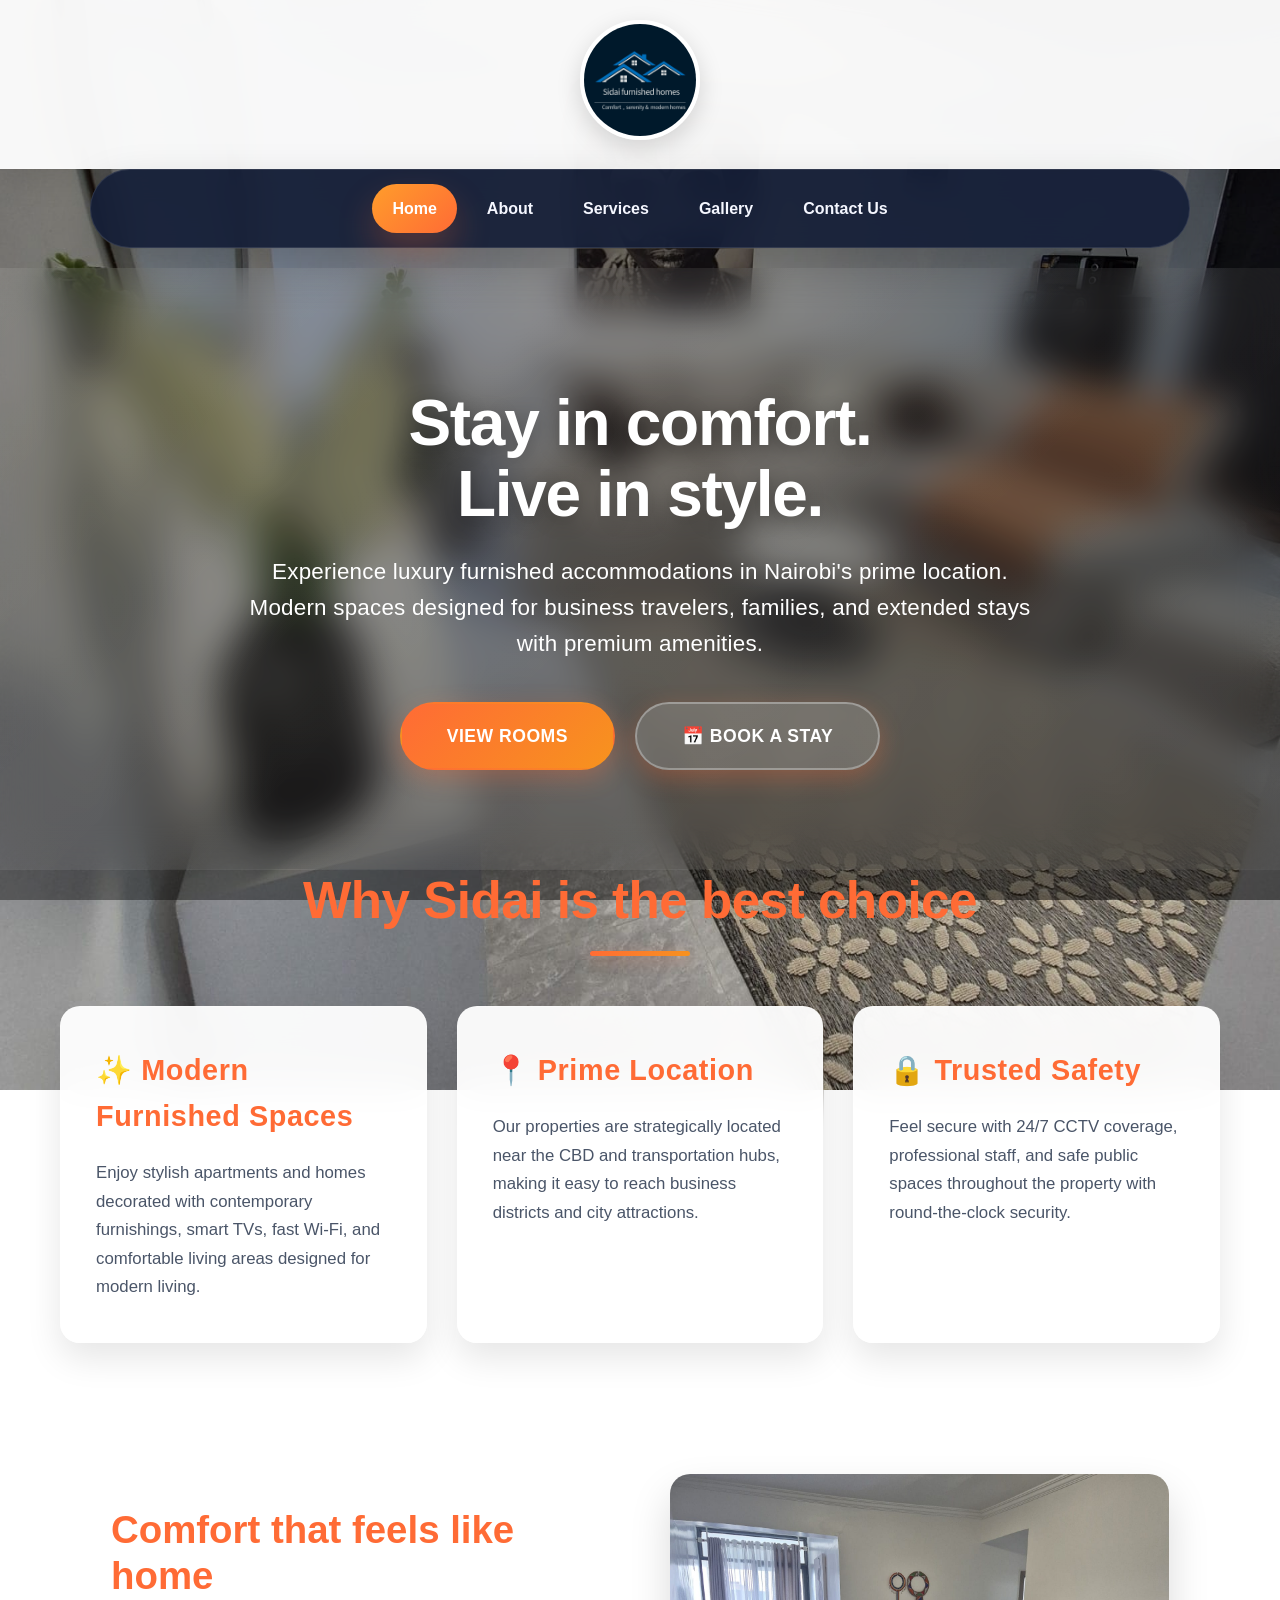
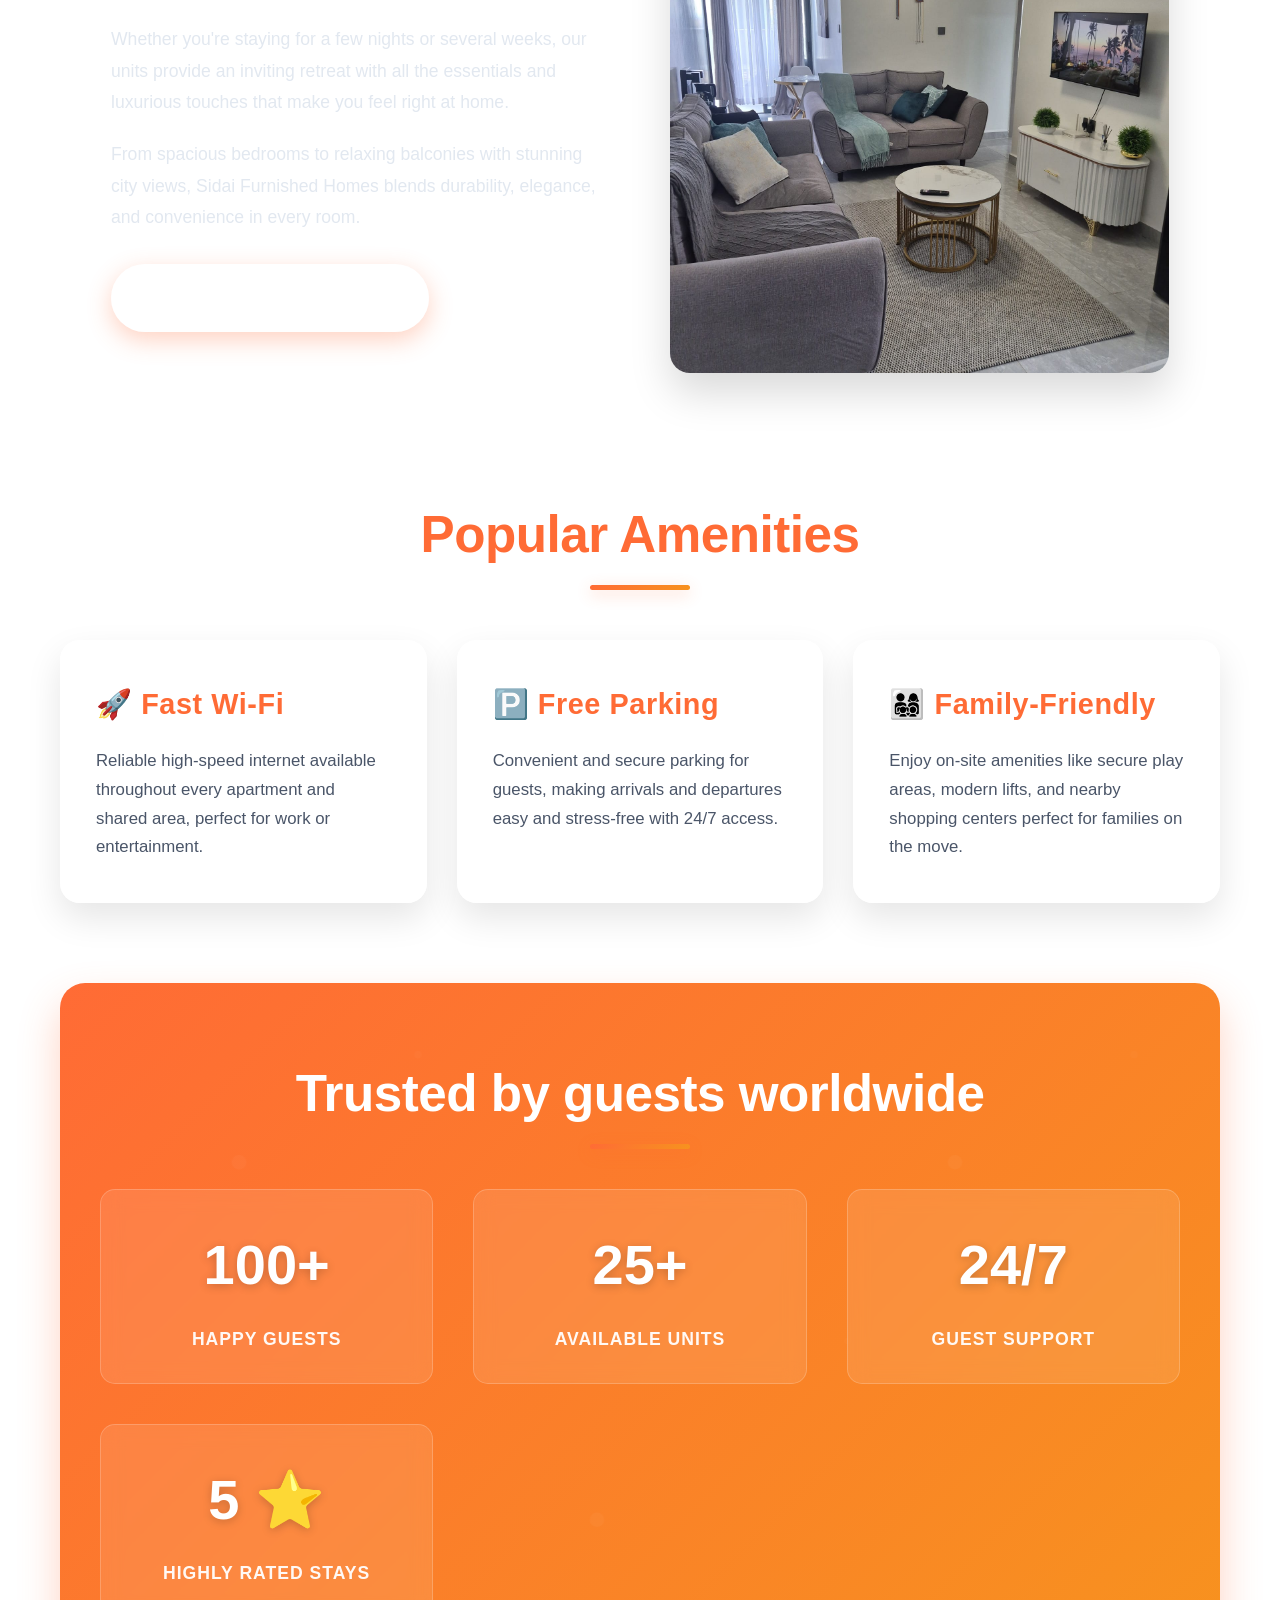
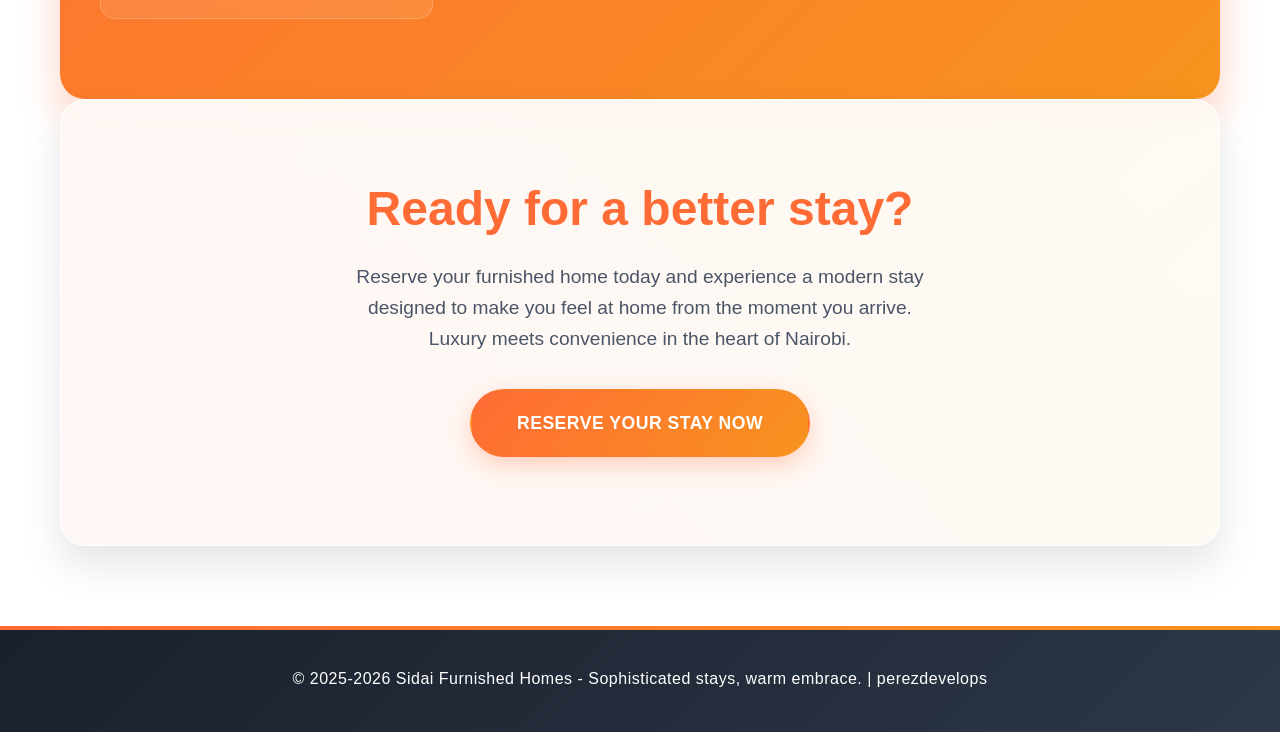
==== index.html @ 22b8ac59 "Add files via upload" ====
<!DOCTYPE html>
<html lang="en">
<head>
  <meta charset="UTF-8" />
  <meta name="viewport" content="width=device-width, initial-scale=1.0" />
  <title>Sidai Furnished Homes - Sophisticated stays, warm embrace</title>
  <style>
    /* Global Styles */
    * {
      margin: 0;
      padding: 0;
      box-sizing: border-box;
    }

    body {
      font-family: 'Inter', 'Segoe UI', Tahoma, Geneva, Verdana, sans-serif;
      line-height: 1.6;
      color: #2d3748;
      background: url('background.jpg') center/cover fixed no-repeat;
      min-height: 100vh;
      overflow-x: hidden;
    }

    body::before {
      content: '';
      position: fixed;
      top: 0;
      left: 0;
      width: 100%;
      height: 100%;
      background: linear-gradient(135deg, rgba(0, 0, 0, 0.3) 0%, rgba(0, 0, 0, 0.5) 100%);
      z-index: -1;
    }

    /* Header */
    .header {
      background: rgba(255, 255, 255, 0.95);
      backdrop-filter: blur(20px);
      padding: 20px 0;
      text-align: center;
      box-shadow: 0 8px 32px rgba(0, 0, 0, 0.1);
      position: sticky;
      top: 0;
      z-index: 100;
      border-bottom: 1px solid rgba(255, 255, 255, 0.2);
    }

    .header img {
      max-width: 120px;
      height: auto;
      border-radius: 50%;
      border: 4px solid #fff;
      box-shadow: 0 8px 25px rgba(0, 0, 0, 0.15);
      transition: transform 0.3s ease;
    }

    .header img:hover {
      transform: scale(1.05);
    }

    /* Navigation */
    .navbar {
      display: flex;
      flex-wrap: wrap;
      justify-content: center;
      gap: 10px;
      padding: 14px 20px;
      margin: 0 auto 20px auto;
      max-width: 1100px;
      background: rgba(20, 30, 55, 0.92);
      border: 1px solid rgba(255, 255, 255, 0.1);
      border-radius: 999px;
      box-shadow: 0 18px 45px rgba(0, 0, 0, 0.18);
      backdrop-filter: blur(14px);
      position: sticky;
      top: 0;
      z-index: 1000;
    }

    .navbar a {
      color: #f5f7ff;
      text-decoration: none;
      padding: 12px 20px;
      border-radius: 999px;
      transition: transform 0.25s ease, background 0.25s ease, box-shadow 0.25s ease;
      font-weight: 600;
      position: relative;
      overflow: hidden;
    }

    .navbar a::before {
      content: '';
      position: absolute;
      inset: 0;
      background: linear-gradient(135deg, rgba(255,255,255,0.14), rgba(255,255,255,0));
      opacity: 0;
      transition: opacity 0.25s ease;
      border-radius: 999px;
    }

    .navbar a:hover::before {
      opacity: 1;
    }

    .navbar a:hover {
      background: rgba(255, 255, 255, 0.12);
      transform: translateY(-2px);
      box-shadow: 0 12px 25px rgba(0, 0, 0, 0.18);
    }

    .navbar a.active {
      background: linear-gradient(135deg, #ff9d2b, #ff6b35);
      box-shadow: 0 18px 35px rgba(255, 107, 53, 0.25);
      color: #fff;
    }

    .navbar a.cta {
      background: linear-gradient(135deg, #4a90e2, #5fc3ff);
      color: #fff;
      box-shadow: 0 12px 25px rgba(74, 144, 226, 0.25);
    }

    .navbar a.cta:hover {
      background: linear-gradient(135deg, #5fc3ff, #4a90e2);
    }
    /* Hero Section */
    .hero {
      background: linear-gradient(135deg, rgba(255, 255, 255, 0.1), rgba(255, 255, 255, 0.05));
      backdrop-filter: blur(20px);
      color: white;
      padding: 120px 20px 100px;
      text-align: center;
      position: relative;
      overflow: hidden;
    }

    .hero::before {
      content: '';
      position: absolute;
      top: 0;
      left: 0;
      right: 0;
      bottom: 0;
      background: url('IMG-20260331-WA0137.jpg') center/cover no-repeat;
      opacity: 0.1;
      z-index: -1;
    }

    .hero h1 {
      font-size: 4rem;
      margin-bottom: 25px;
      font-weight: 800;
      letter-spacing: -0.02em;
      text-shadow: 0 4px 20px rgba(0, 0, 0, 0.3);
      line-height: 1.1;
      animation: fadeInUp 1s ease-out;
    }

    .hero p {
      font-size: 1.4rem;
      max-width: 800px;
      margin: 0 auto 40px;
      letter-spacing: 0.01em;
      opacity: 0.95;
      line-height: 1.6;
      animation: fadeInUp 1s ease-out 0.2s both;
    }

    .hero .hero-actions {
      display: flex;
      justify-content: center;
      gap: 20px;
      flex-wrap: wrap;
      animation: fadeInUp 1s ease-out 0.4s both;
    }

    .cta-button,
    .secondary-button {
      display: inline-block;
      padding: 18px 45px;
      border-radius: 50px;
      font-size: 1.1rem;
      font-weight: 700;
      text-transform: uppercase;
      letter-spacing: 0.5px;
      text-decoration: none;
      transition: all 0.3s ease;
      position: relative;
      overflow: hidden;
      box-shadow: 0 8px 25px rgba(255, 107, 53, 0.3);
    }

    .cta-button {
      background: linear-gradient(135deg, #ff6b35, #f7931e);
      color: white;
      border: 2px solid transparent;
    }

    .secondary-button {
      background: rgba(255, 255, 255, 0.15);
      color: white;
      border: 2px solid rgba(255, 255, 255, 0.3);
      backdrop-filter: blur(10px);
    }

    .cta-button:hover,
    .secondary-button:hover {
      transform: translateY(-3px);
      box-shadow: 0 15px 35px rgba(255, 107, 53, 0.4);
    }

    .cta-button:hover {
      background: linear-gradient(135deg, #f7931e, #ff6b35);
    }

    .secondary-button:hover {
      background: rgba(255, 255, 255, 0.25);
      border-color: rgba(255, 255, 255, 0.5);
    }

    /* Container */
    .container {
      max-width: 1200px;
      margin: 0 auto;
      padding: 0 20px;
    }

    /* Sections */
    .section {
      margin-bottom: 80px;
      position: relative;
    }

    .section-title {
      font-size: 3.2rem;
      color: #ff6b35;
      margin-bottom: 40px;
      text-align: center;
      font-weight: 800;
      position: relative;
      letter-spacing: -0.01em;
      line-height: 1.2;
    }

    .section-title::after {
      content: '';
      display: block;
      width: 100px;
      height: 5px;
      background: linear-gradient(135deg, #ff6b35, #f7931e);
      margin: 20px auto 0;
      border-radius: 3px;
      box-shadow: 0 4px 15px rgba(255, 107, 53, 0.3);
    }

    /* Highlight Grid */
    .highlight-grid {
      display: grid;
      grid-template-columns: repeat(auto-fit, minmax(320px, 1fr));
      gap: 30px;
      margin-top: 50px;
    }

    .highlight-card {
      background: rgba(255, 255, 255, 0.95);
      backdrop-filter: blur(20px);
      padding: 40px 35px;
      border-radius: 20px;
      box-shadow: 0 15px 35px rgba(0, 0, 0, 0.1);
      transition: all 0.3s ease;
      border: 1px solid rgba(255, 255, 255, 0.2);
      position: relative;
      overflow: hidden;
    }

    .highlight-card::before {
      content: '';
      position: absolute;
      top: 0;
      left: 0;
      right: 0;
      height: 4px;
      background: linear-gradient(135deg, #ff6b35, #f7931e);
      transform: scaleX(0);
      transition: transform 0.3s ease;
    }

    .highlight-card:hover::before {
      transform: scaleX(1);
    }

    .highlight-card:hover {
      transform: translateY(-10px);
      box-shadow: 0 25px 50px rgba(255, 107, 53, 0.15);
    }

    .highlight-card h3 {
      color: #ff6b35;
      margin-bottom: 20px;
      font-size: 1.8rem;
      letter-spacing: 0.02em;
      font-weight: 700;
    }

    .highlight-card p {
      color: #4a5568;
      font-size: 1.05rem;
      line-height: 1.7;
    }

    /* Split Section */
    .split-section {
      display: grid;
      grid-template-columns: 1fr 1fr;
      gap: 60px;
      align-items: center;
      margin-top: 50px;
      background: rgba(255, 255, 255, 0.05);
      backdrop-filter: blur(10px);
      padding: 50px;
      border-radius: 25px;
      border: 1px solid rgba(255, 255, 255, 0.1);
    }

    .split-section img {
      width: 100%;
      border-radius: 20px;
      box-shadow: 0 20px 40px rgba(0, 0, 0, 0.15);
      object-fit: cover;
      min-height: 450px;
      transition: transform 0.3s ease;
    }

    .split-section img:hover {
      transform: scale(1.02);
    }

    .split-text h3 {
      font-size: 2.4rem;
      margin-bottom: 25px;
      color: #ff6b35;
      font-weight: 800;
      line-height: 1.2;
    }

    .split-text p {
      color: #e2e8f0;
      font-size: 1.1rem;
      line-height: 1.8;
      margin-bottom: 20px;
    }

    .split-text .secondary-button {
      margin-top: 10px;
      display: inline-block;
    }

    /* Stats Section */
    .stats-section {
      background: linear-gradient(135deg, #ff6b35 0%, #f7931e 100%);
      color: white;
      padding: 80px 40px;
      border-radius: 25px;
      box-shadow: 0 20px 40px rgba(255, 107, 53, 0.3);
      margin-top: 50px;
      position: relative;
      overflow: hidden;
    }

    .stats-section::before {
      content: '';
      position: absolute;
      top: 0;
      left: 0;
      right: 0;
      bottom: 0;
      background: url('data:image/svg+xml,<svg xmlns="http://www.w3.org/2000/svg" viewBox="0 0 100 100"><defs><pattern id="grain" width="100" height="100" patternUnits="userSpaceOnUse"><circle cx="25" cy="25" r="1" fill="white" opacity="0.03"/><circle cx="75" cy="75" r="1" fill="white" opacity="0.03"/><circle cx="50" cy="10" r="0.5" fill="white" opacity="0.02"/><circle cx="10" cy="50" r="0.5" fill="white" opacity="0.02"/><circle cx="90" cy="30" r="0.5" fill="white" opacity="0.02"/></pattern></defs><rect width="100" height="100" fill="url(%23grain)"/></svg>');
      z-index: 1;
    }

    .stats-section > * {
      position: relative;
      z-index: 2;
    }

    .stats-grid {
      display: grid;
      grid-template-columns: repeat(auto-fit, minmax(250px, 1fr));
      gap: 40px;
      margin-top: 40px;
    }

    .stat-card {
      text-align: center;
      padding: 30px 20px;
      background: rgba(255, 255, 255, 0.1);
      backdrop-filter: blur(10px);
      border-radius: 15px;
      border: 1px solid rgba(255, 255, 255, 0.2);
      transition: transform 0.3s ease;
    }

    .stat-card:hover {
      transform: translateY(-5px);
    }

    .stat-card h3 {
      font-size: 3.5rem;
      margin-bottom: 15px;
      font-weight: 800;
      text-shadow: 0 2px 10px rgba(0, 0, 0, 0.2);
    }

    .stat-card p {
      font-size: 1.1rem;
      opacity: 0.95;
      text-transform: uppercase;
      letter-spacing: 1px;
      font-weight: 600;
    }

    /* CTA Section */
    .cta-section {
      background: linear-gradient(135deg, rgba(255, 255, 255, 0.95), rgba(255, 255, 255, 0.9));
      backdrop-filter: blur(20px);
      padding: 80px 50px;
      border-radius: 25px;
      box-shadow: 0 20px 40px rgba(0, 0, 0, 0.1);
      text-align: center;
      border: 1px solid rgba(255, 255, 255, 0.3);
      position: relative;
      overflow: hidden;
    }

    .cta-section::before {
      content: '';
      position: absolute;
      top: 0;
      left: 0;
      right: 0;
      bottom: 0;
      background: linear-gradient(45deg, rgba(255, 107, 53, 0.05), rgba(247, 147, 30, 0.05));
      z-index: -1;
    }

    .cta-section h2 {
      font-size: 3rem;
      margin-bottom: 25px;
      color: #ff6b35;
      font-weight: 800;
      line-height: 1.2;
    }

    .cta-section p {
      color: #4a5568;
      font-size: 1.2rem;
      margin-bottom: 35px;
      max-width: 600px;
      margin-left: auto;
      margin-right: auto;
      line-height: 1.6;
    }

    /* Footer */
    footer {
      background: linear-gradient(135deg, #1a202c, #2d3748);
      color: white;
      text-align: center;
      padding: 40px 20px;
      margin-top: 80px;
      font-weight: 500;
      letter-spacing: 0.5px;
      position: relative;
    }

    footer::before {
      content: '';
      position: absolute;
      top: 0;
      left: 0;
      right: 0;
      height: 4px;
      background: linear-gradient(135deg, #ff6b35, #f7931e);
    }

    /* Animations */
    @keyframes fadeInUp {
      from {
        opacity: 0;
        transform: translateY(30px);
      }
      to {
        opacity: 1;
        transform: translateY(0);
      }
    }

    /* Responsive Design */
    @media (max-width: 1024px) {
      .split-section {
        grid-template-columns: 1fr;
        gap: 40px;
        text-align: center;
      }

      .hero h1 {
        font-size: 3.2rem;
      }

      .section-title {
        font-size: 2.6rem;
      }
    }

    @media (max-width: 768px) {
      .hero {
        padding: 100px 20px 80px;
      }

      .hero h1 {
        font-size: 2.8rem;
      }

      .hero p {
        font-size: 1.2rem;
      }

      .hero .hero-actions {
        flex-direction: column;
        align-items: center;
      }

      .section-title {
        font-size: 2.2rem;
      }

      .highlight-grid {
        grid-template-columns: 1fr;
      }

      .stats-grid {
        grid-template-columns: repeat(2, 1fr);
        gap: 20px;
      }

      .split-section {
        padding: 30px;
      }

      .cta-section {
        padding: 50px 30px;
      }

      .cta-section h2 {
        font-size: 2.4rem;
      }
    }

    @media (max-width: 480px) {
      .navbar a {
        font-size: 0.9rem;
        padding: 10px 16px;
        margin: 0 5px;
      }

      .hero {
        padding: 80px 20px 60px;
      }

      .hero h1 {
        font-size: 2.2rem;
      }

      .hero p {
        font-size: 1rem;
      }

      .stats-grid {
        grid-template-columns: 1fr;
      }

      .highlight-card {
        padding: 30px 25px;
      }

      .cta-button,
      .secondary-button {
        padding: 16px 35px;
        font-size: 1rem;
      }
    }

    /* Scroll Animations */
    .fade-in {
      opacity: 0;
      transform: translateY(30px);
      transition: all 0.6s ease;
    }

    .fade-in.visible {
      opacity: 1;
      transform: translateY(0);
    }
  </style>
</head>
<body>
  <!-- Header with Logo -->
  <div class="header">
    <img src="logo.png" alt="Sidai Furnished Homes Logo" />
  </div>

  <!-- Navigation Bar -->
  <div class="navbar">
    <a href="index.html" class="active">Home</a>
    <a href="about.html">About</a>
    <a href="services.html">Services</a>
    <a href="gallery.html">Gallery</a>
    <a href="contact.html">Contact Us</a>
  </div>

  <!-- Hero Section -->
  <section class="hero">
    <h1>Stay in comfort.<br>Live in style.</h1>
    <p>Experience luxury furnished accommodations in Nairobi's prime location. Modern spaces designed for business travelers, families, and extended stays with premium amenities.</p>
    <div class="hero-actions">
      <a href="services.html" class="cta-button">View Rooms</a>
      <a href="contact.html" class="secondary-button">📅 Book a Stay</a>
    </div>
  </section>

  <!-- Main Content -->
  <div class="container">
    <!-- Why Choose Sidai Section -->
    <section class="section fade-in">
      <h2 class="section-title">Why Sidai is the best choice</h2>
      <div class="highlight-grid">
        <div class="highlight-card">
          <h3>✨ Modern Furnished Spaces</h3>
          <p>Enjoy stylish apartments and homes decorated with contemporary furnishings, smart TVs, fast Wi-Fi, and comfortable living areas designed for modern living.</p>
        </div>
        <div class="highlight-card">
          <h3>📍 Prime Location</h3>
          <p>Our properties are strategically located near the CBD and transportation hubs, making it easy to reach business districts and city attractions.</p>
        </div>
        <div class="highlight-card">
          <h3>🔒 Trusted Safety</h3>
          <p>Feel secure with 24/7 CCTV coverage, professional staff, and safe public spaces throughout the property with round-the-clock security.</p>
        </div>
      </div>
    </section>

    <!-- Comfort Section -->
    <section class="section fade-in">
      <div class="split-section">
        <div class="split-text">
          <h3>Comfort that feels like home</h3>
          <p>Whether you're staying for a few nights or several weeks, our units provide an inviting retreat with all the essentials and luxurious touches that make you feel right at home.</p>
          <p>From spacious bedrooms to relaxing balconies with stunning city views, Sidai Furnished Homes blends durability, elegance, and convenience in every room.</p>
          <a href="about.html" class="secondary-button">Learn More About Us</a>
        </div>
        <img src="IMG-20260331-WA0138 - Copy.jpg" alt="Modern furnished living area with comfortable seating" />
      </div>
    </section>

    <!-- Popular Amenities Section -->
    <section class="section fade-in">
      <h2 class="section-title">Popular Amenities</h2>
      <div class="highlight-grid">
        <div class="highlight-card">
          <h3>🚀 Fast Wi-Fi</h3>
          <p>Reliable high-speed internet available throughout every apartment and shared area, perfect for work or entertainment.</p>
        </div>
        <div class="highlight-card">
          <h3>🅿️ Free Parking</h3>
          <p>Convenient and secure parking for guests, making arrivals and departures easy and stress-free with 24/7 access.</p>
        </div>
        <div class="highlight-card">
          <h3>👨‍👩‍👧‍👦 Family-Friendly</h3>
          <p>Enjoy on-site amenities like secure play areas, modern lifts, and nearby shopping centers perfect for families on the move.</p>
        </div>
      </div>
    </section>

    <!-- Stats Section -->
    <section class="stats-section fade-in">
      <h2 class="section-title" style="color: white; margin-bottom: 0;">Trusted by guests worldwide</h2>
      <div class="stats-grid">
        <div class="stat-card">
          <h3>100+</h3>
          <p>Happy guests</p>
        </div>
        <div class="stat-card">
          <h3>25+</h3>
          <p>Available units</p>
        </div>
        <div class="stat-card">
          <h3>24/7</h3>
          <p>Guest support</p>
        </div>
        <div class="stat-card">
          <h3>5 ⭐</h3>
          <p>Highly rated stays</p>
        </div>
      </div>
    </section>

    <!-- CTA Section -->
    <section class="cta-section fade-in">
      <h2>Ready for a better stay?</h2>
      <p>Reserve your furnished home today and experience a modern stay designed to make you feel at home from the moment you arrive. Luxury meets convenience in the heart of Nairobi.</p>
      <a href="contact.html" class="cta-button">Reserve Your Stay Now</a>
    </section>
  </div>

  <!-- Footer -->
  <footer>
    &copy; 2025-2026 Sidai Furnished Homes - Sophisticated stays, warm embrace. | perezdevelops
  </footer>

  <script>
    // Intersection Observer for scroll animations
    const observerOptions = {
      threshold: 0.1,
      rootMargin: '0px 0px -50px 0px'
    };

    const observer = new IntersectionObserver((entries) => {
      entries.forEach(entry => {
        if (entry.isIntersecting) {
          entry.target.classList.add('visible');
        }
      });
    }, observerOptions);

    // Observe all fade-in elements
    document.querySelectorAll('.fade-in').forEach(el => {
      observer.observe(el);
    });

    // Smooth scrolling for anchor links
    document.querySelectorAll('a[href^="#"]').forEach(anchor => {
      anchor.addEventListener('click', function (e) {
        e.preventDefault();
        const target = document.querySelector(this.getAttribute('href'));
        if (target) {
          target.scrollIntoView({
            behavior: 'smooth',
            block: 'start'
          });
        }
      });
    });

    // Add loading animation to images
    document.querySelectorAll('img').forEach(img => {
      img.addEventListener('load', function() {
        this.style.opacity = '1';
      });
      img.style.opacity = '0';
      img.style.transition = 'opacity 0.3s ease';
    });
  </script>
</body>
</html>
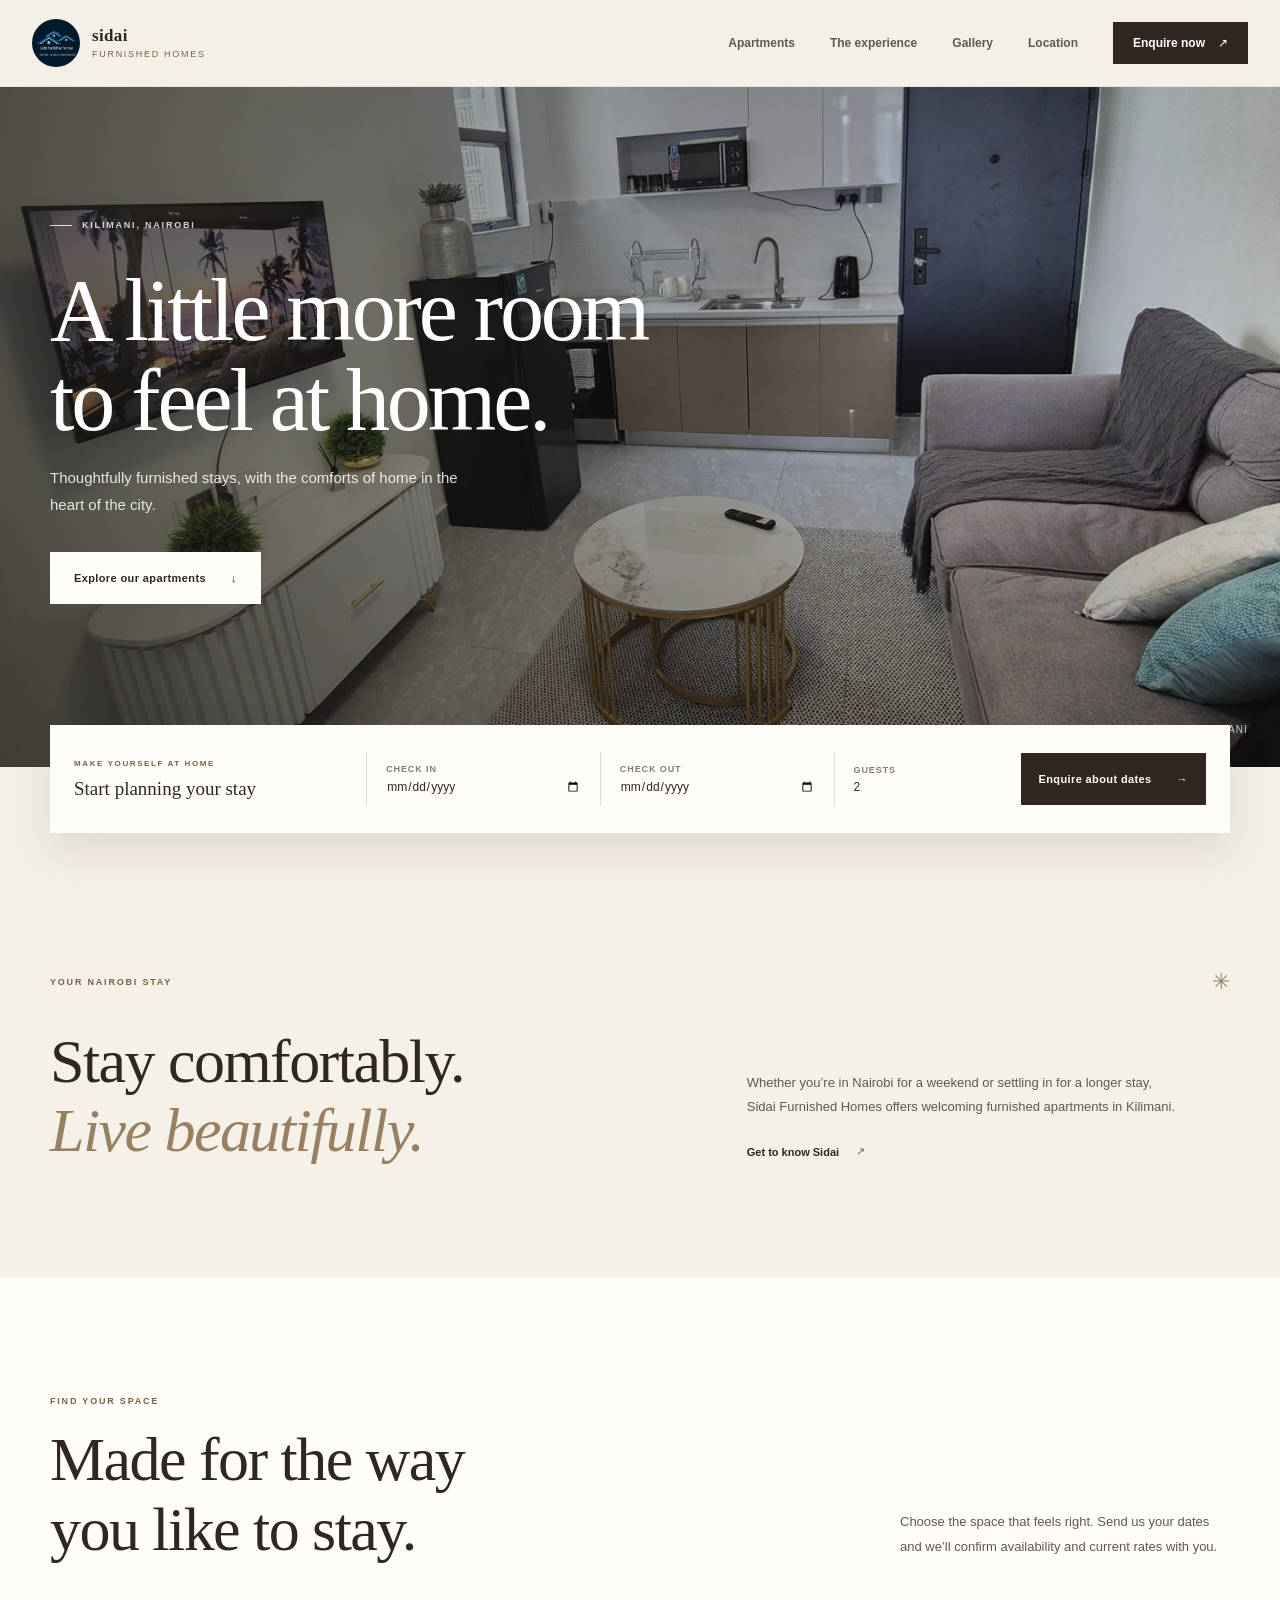
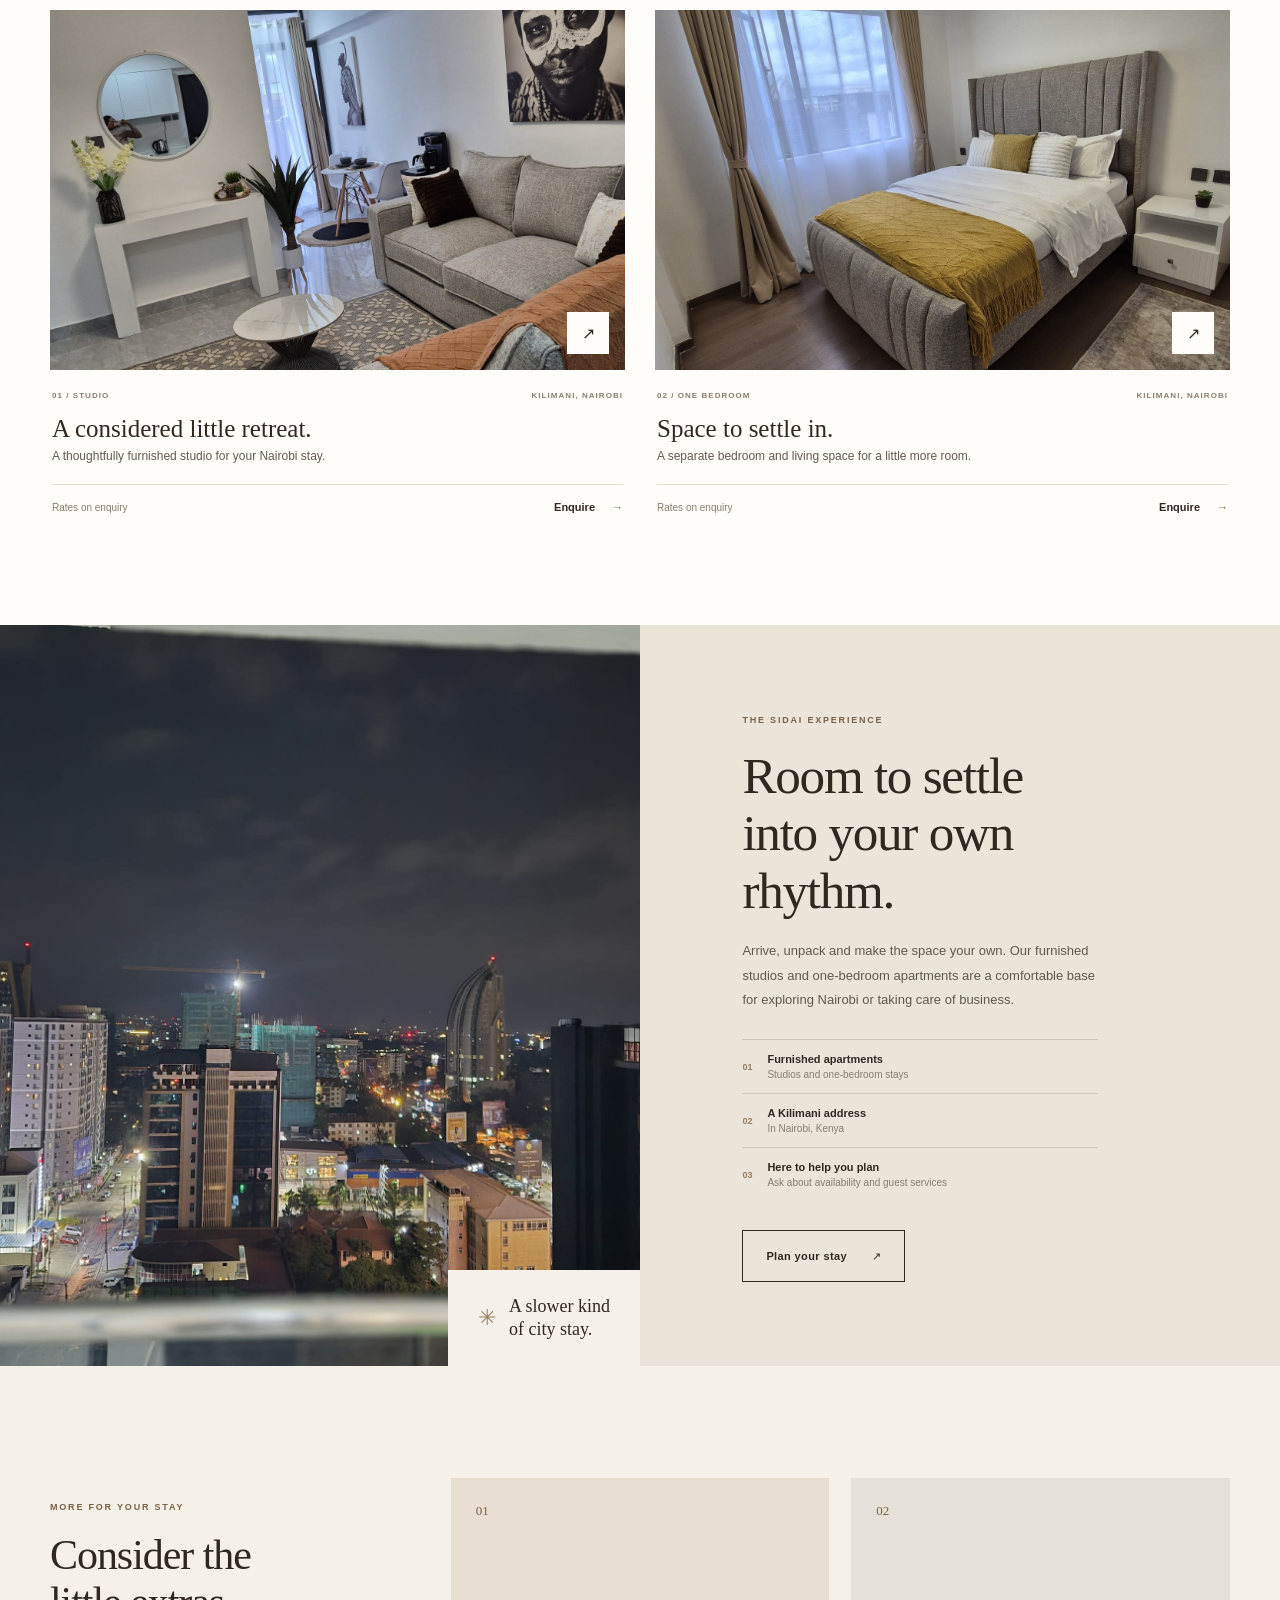
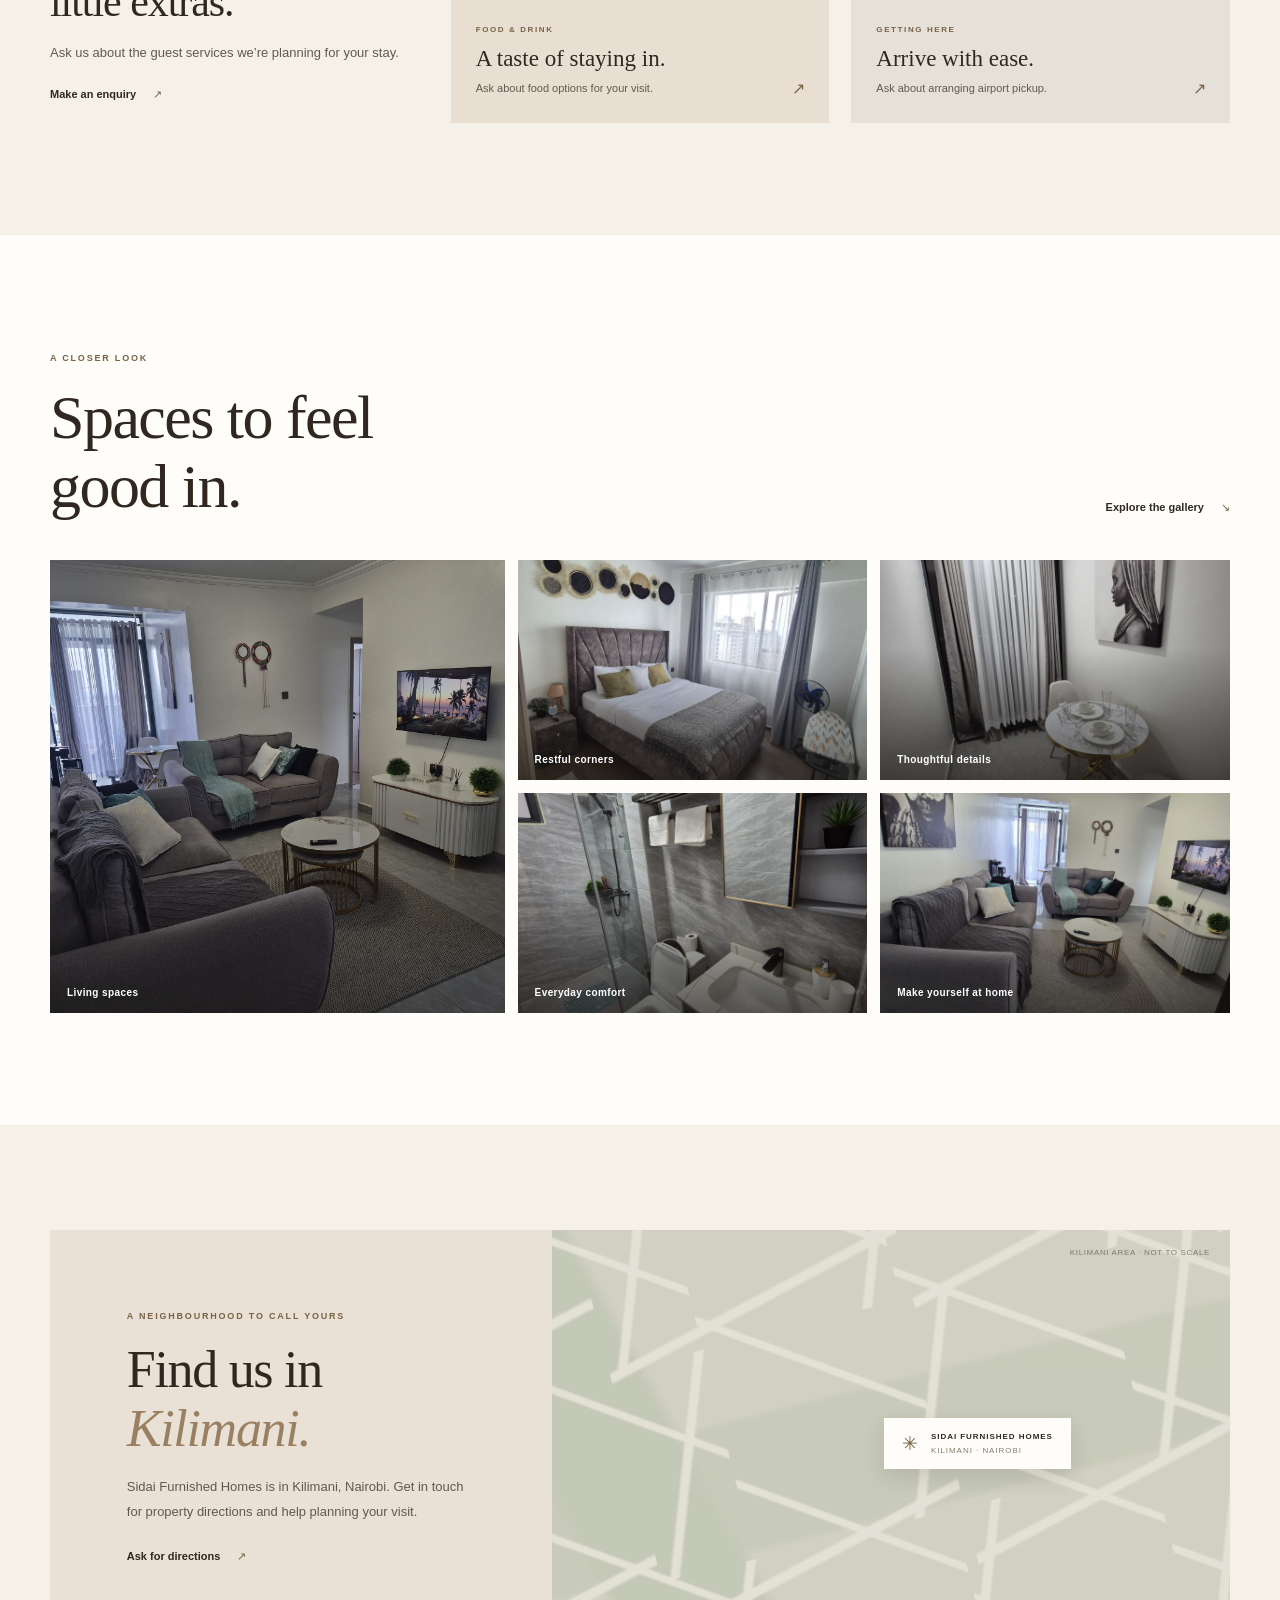
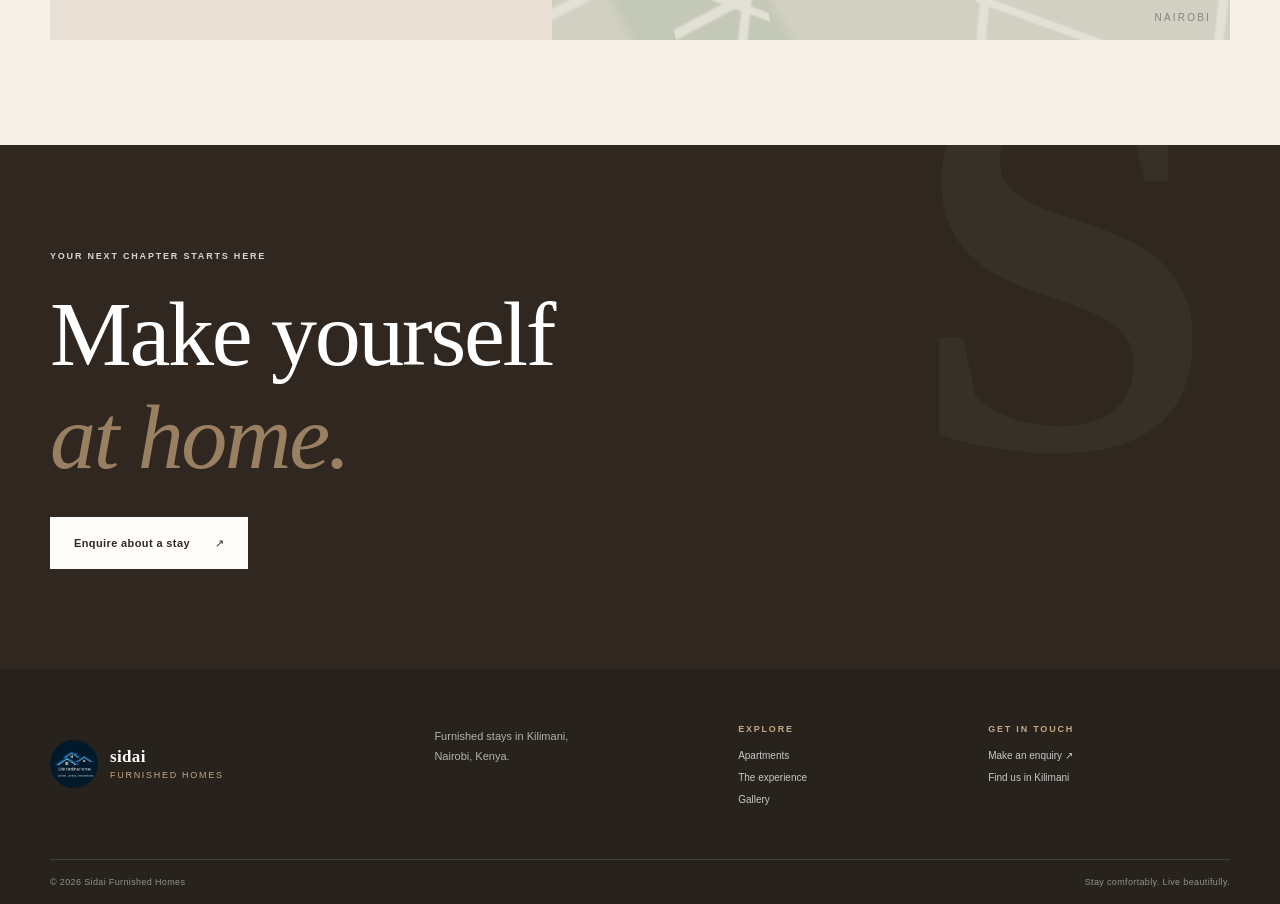
==== commit 263cd66c: "Build Sidai furnished homes website Co-authored-by: Copilot App <223556219+Copilot@users.noreply.git" ====
--- a/index.html
+++ b/index.html
@@ -1,764 +1,226 @@
-<!DOCTYPE html>
+<!doctype html>
 <html lang="en">
 <head>
-  <meta charset="UTF-8" />
-  <meta name="viewport" content="width=device-width, initial-scale=1.0" />
-  <title>Sidai Furnished Homes - Sophisticated stays, warm embrace</title>
-  <style>
-    /* Global Styles */
-    * {
-      margin: 0;
-      padding: 0;
-      box-sizing: border-box;
-    }
-
-    body {
-      font-family: 'Inter', 'Segoe UI', Tahoma, Geneva, Verdana, sans-serif;
-      line-height: 1.6;
-      color: #2d3748;
-      background: url('background.jpg') center/cover fixed no-repeat;
-      min-height: 100vh;
-      overflow-x: hidden;
-    }
-
-    body::before {
-      content: '';
-      position: fixed;
-      top: 0;
-      left: 0;
-      width: 100%;
-      height: 100%;
-      background: linear-gradient(135deg, rgba(0, 0, 0, 0.3) 0%, rgba(0, 0, 0, 0.5) 100%);
-      z-index: -1;
-    }
-
-    /* Header */
-    .header {
-      background: rgba(255, 255, 255, 0.95);
-      backdrop-filter: blur(20px);
-      padding: 20px 0;
-      text-align: center;
-      box-shadow: 0 8px 32px rgba(0, 0, 0, 0.1);
-      position: sticky;
-      top: 0;
-      z-index: 100;
-      border-bottom: 1px solid rgba(255, 255, 255, 0.2);
-    }
-
-    .header img {
-      max-width: 120px;
-      height: auto;
-      border-radius: 50%;
-      border: 4px solid #fff;
-      box-shadow: 0 8px 25px rgba(0, 0, 0, 0.15);
-      transition: transform 0.3s ease;
-    }
-
-    .header img:hover {
-      transform: scale(1.05);
-    }
-
-    /* Navigation */
-    .navbar {
-      display: flex;
-      flex-wrap: wrap;
-      justify-content: center;
-      gap: 10px;
-      padding: 14px 20px;
-      margin: 0 auto 20px auto;
-      max-width: 1100px;
-      background: rgba(20, 30, 55, 0.92);
-      border: 1px solid rgba(255, 255, 255, 0.1);
-      border-radius: 999px;
-      box-shadow: 0 18px 45px rgba(0, 0, 0, 0.18);
-      backdrop-filter: blur(14px);
-      position: sticky;
-      top: 0;
-      z-index: 1000;
-    }
-
-    .navbar a {
-      color: #f5f7ff;
-      text-decoration: none;
-      padding: 12px 20px;
-      border-radius: 999px;
-      transition: transform 0.25s ease, background 0.25s ease, box-shadow 0.25s ease;
-      font-weight: 600;
-      position: relative;
-      overflow: hidden;
-    }
-
-    .navbar a::before {
-      content: '';
-      position: absolute;
-      inset: 0;
-      background: linear-gradient(135deg, rgba(255,255,255,0.14), rgba(255,255,255,0));
-      opacity: 0;
-      transition: opacity 0.25s ease;
-      border-radius: 999px;
-    }
-
-    .navbar a:hover::before {
-      opacity: 1;
-    }
-
-    .navbar a:hover {
-      background: rgba(255, 255, 255, 0.12);
-      transform: translateY(-2px);
-      box-shadow: 0 12px 25px rgba(0, 0, 0, 0.18);
-    }
-
-    .navbar a.active {
-      background: linear-gradient(135deg, #ff9d2b, #ff6b35);
-      box-shadow: 0 18px 35px rgba(255, 107, 53, 0.25);
-      color: #fff;
-    }
-
-    .navbar a.cta {
-      background: linear-gradient(135deg, #4a90e2, #5fc3ff);
-      color: #fff;
-      box-shadow: 0 12px 25px rgba(74, 144, 226, 0.25);
-    }
-
-    .navbar a.cta:hover {
-      background: linear-gradient(135deg, #5fc3ff, #4a90e2);
-    }
-    /* Hero Section */
-    .hero {
-      background: linear-gradient(135deg, rgba(255, 255, 255, 0.1), rgba(255, 255, 255, 0.05));
-      backdrop-filter: blur(20px);
-      color: white;
-      padding: 120px 20px 100px;
-      text-align: center;
-      position: relative;
-      overflow: hidden;
-    }
-
-    .hero::before {
-      content: '';
-      position: absolute;
-      top: 0;
-      left: 0;
-      right: 0;
-      bottom: 0;
-      background: url('IMG-20260331-WA0137.jpg') center/cover no-repeat;
-      opacity: 0.1;
-      z-index: -1;
-    }
-
-    .hero h1 {
-      font-size: 4rem;
-      margin-bottom: 25px;
-      font-weight: 800;
-      letter-spacing: -0.02em;
-      text-shadow: 0 4px 20px rgba(0, 0, 0, 0.3);
-      line-height: 1.1;
-      animation: fadeInUp 1s ease-out;
-    }
-
-    .hero p {
-      font-size: 1.4rem;
-      max-width: 800px;
-      margin: 0 auto 40px;
-      letter-spacing: 0.01em;
-      opacity: 0.95;
-      line-height: 1.6;
-      animation: fadeInUp 1s ease-out 0.2s both;
-    }
-
-    .hero .hero-actions {
-      display: flex;
-      justify-content: center;
-      gap: 20px;
-      flex-wrap: wrap;
-      animation: fadeInUp 1s ease-out 0.4s both;
-    }
-
-    .cta-button,
-    .secondary-button {
-      display: inline-block;
-      padding: 18px 45px;
-      border-radius: 50px;
-      font-size: 1.1rem;
-      font-weight: 700;
-      text-transform: uppercase;
-      letter-spacing: 0.5px;
-      text-decoration: none;
-      transition: all 0.3s ease;
-      position: relative;
-      overflow: hidden;
-      box-shadow: 0 8px 25px rgba(255, 107, 53, 0.3);
-    }
-
-    .cta-button {
-      background: linear-gradient(135deg, #ff6b35, #f7931e);
-      color: white;
-      border: 2px solid transparent;
-    }
-
-    .secondary-button {
-      background: rgba(255, 255, 255, 0.15);
-      color: white;
-      border: 2px solid rgba(255, 255, 255, 0.3);
-      backdrop-filter: blur(10px);
-    }
-
-    .cta-button:hover,
-    .secondary-button:hover {
-      transform: translateY(-3px);
-      box-shadow: 0 15px 35px rgba(255, 107, 53, 0.4);
-    }
-
-    .cta-button:hover {
-      background: linear-gradient(135deg, #f7931e, #ff6b35);
-    }
-
-    .secondary-button:hover {
-      background: rgba(255, 255, 255, 0.25);
-      border-color: rgba(255, 255, 255, 0.5);
-    }
-
-    /* Container */
-    .container {
-      max-width: 1200px;
-      margin: 0 auto;
-      padding: 0 20px;
-    }
-
-    /* Sections */
-    .section {
-      margin-bottom: 80px;
-      position: relative;
-    }
-
-    .section-title {
-      font-size: 3.2rem;
-      color: #ff6b35;
-      margin-bottom: 40px;
-      text-align: center;
-      font-weight: 800;
-      position: relative;
-      letter-spacing: -0.01em;
-      line-height: 1.2;
-    }
-
-    .section-title::after {
-      content: '';
-      display: block;
-      width: 100px;
-      height: 5px;
-      background: linear-gradient(135deg, #ff6b35, #f7931e);
-      margin: 20px auto 0;
-      border-radius: 3px;
-      box-shadow: 0 4px 15px rgba(255, 107, 53, 0.3);
-    }
-
-    /* Highlight Grid */
-    .highlight-grid {
-      display: grid;
-      grid-template-columns: repeat(auto-fit, minmax(320px, 1fr));
-      gap: 30px;
-      margin-top: 50px;
-    }
-
-    .highlight-card {
-      background: rgba(255, 255, 255, 0.95);
-      backdrop-filter: blur(20px);
-      padding: 40px 35px;
-      border-radius: 20px;
-      box-shadow: 0 15px 35px rgba(0, 0, 0, 0.1);
-      transition: all 0.3s ease;
-      border: 1px solid rgba(255, 255, 255, 0.2);
-      position: relative;
-      overflow: hidden;
-    }
-
-    .highlight-card::before {
-      content: '';
-      position: absolute;
-      top: 0;
-      left: 0;
-      right: 0;
-      height: 4px;
-      background: linear-gradient(135deg, #ff6b35, #f7931e);
-      transform: scaleX(0);
-      transition: transform 0.3s ease;
-    }
-
-    .highlight-card:hover::before {
-      transform: scaleX(1);
-    }
-
-    .highlight-card:hover {
-      transform: translateY(-10px);
-      box-shadow: 0 25px 50px rgba(255, 107, 53, 0.15);
-    }
-
-    .highlight-card h3 {
-      color: #ff6b35;
-      margin-bottom: 20px;
-      font-size: 1.8rem;
-      letter-spacing: 0.02em;
-      font-weight: 700;
-    }
-
-    .highlight-card p {
-      color: #4a5568;
-      font-size: 1.05rem;
-      line-height: 1.7;
-    }
-
-    /* Split Section */
-    .split-section {
-      display: grid;
-      grid-template-columns: 1fr 1fr;
-      gap: 60px;
-      align-items: center;
-      margin-top: 50px;
-      background: rgba(255, 255, 255, 0.05);
-      backdrop-filter: blur(10px);
-      padding: 50px;
-      border-radius: 25px;
-      border: 1px solid rgba(255, 255, 255, 0.1);
-    }
-
-    .split-section img {
-      width: 100%;
-      border-radius: 20px;
-      box-shadow: 0 20px 40px rgba(0, 0, 0, 0.15);
-      object-fit: cover;
-      min-height: 450px;
-      transition: transform 0.3s ease;
-    }
-
-    .split-section img:hover {
-      transform: scale(1.02);
-    }
-
-    .split-text h3 {
-      font-size: 2.4rem;
-      margin-bottom: 25px;
-      color: #ff6b35;
-      font-weight: 800;
-      line-height: 1.2;
-    }
-
-    .split-text p {
-      color: #e2e8f0;
-      font-size: 1.1rem;
-      line-height: 1.8;
-      margin-bottom: 20px;
-    }
-
-    .split-text .secondary-button {
-      margin-top: 10px;
-      display: inline-block;
-    }
-
-    /* Stats Section */
-    .stats-section {
-      background: linear-gradient(135deg, #ff6b35 0%, #f7931e 100%);
-      color: white;
-      padding: 80px 40px;
-      border-radius: 25px;
-      box-shadow: 0 20px 40px rgba(255, 107, 53, 0.3);
-      margin-top: 50px;
-      position: relative;
-      overflow: hidden;
-    }
-
-    .stats-section::before {
-      content: '';
-      position: absolute;
-      top: 0;
-      left: 0;
-      right: 0;
-      bottom: 0;
-      background: url('data:image/svg+xml,<svg xmlns="http://www.w3.org/2000/svg" viewBox="0 0 100 100"><defs><pattern id="grain" width="100" height="100" patternUnits="userSpaceOnUse"><circle cx="25" cy="25" r="1" fill="white" opacity="0.03"/><circle cx="75" cy="75" r="1" fill="white" opacity="0.03"/><circle cx="50" cy="10" r="0.5" fill="white" opacity="0.02"/><circle cx="10" cy="50" r="0.5" fill="white" opacity="0.02"/><circle cx="90" cy="30" r="0.5" fill="white" opacity="0.02"/></pattern></defs><rect width="100" height="100" fill="url(%23grain)"/></svg>');
-      z-index: 1;
-    }
-
-    .stats-section > * {
-      position: relative;
-      z-index: 2;
-    }
-
-    .stats-grid {
-      display: grid;
-      grid-template-columns: repeat(auto-fit, minmax(250px, 1fr));
-      gap: 40px;
-      margin-top: 40px;
-    }
-
-    .stat-card {
-      text-align: center;
-      padding: 30px 20px;
-      background: rgba(255, 255, 255, 0.1);
-      backdrop-filter: blur(10px);
-      border-radius: 15px;
-      border: 1px solid rgba(255, 255, 255, 0.2);
-      transition: transform 0.3s ease;
-    }
-
-    .stat-card:hover {
-      transform: translateY(-5px);
-    }
-
-    .stat-card h3 {
-      font-size: 3.5rem;
-      margin-bottom: 15px;
-      font-weight: 800;
-      text-shadow: 0 2px 10px rgba(0, 0, 0, 0.2);
-    }
-
-    .stat-card p {
-      font-size: 1.1rem;
-      opacity: 0.95;
-      text-transform: uppercase;
-      letter-spacing: 1px;
-      font-weight: 600;
-    }
-
-    /* CTA Section */
-    .cta-section {
-      background: linear-gradient(135deg, rgba(255, 255, 255, 0.95), rgba(255, 255, 255, 0.9));
-      backdrop-filter: blur(20px);
-      padding: 80px 50px;
-      border-radius: 25px;
-      box-shadow: 0 20px 40px rgba(0, 0, 0, 0.1);
-      text-align: center;
-      border: 1px solid rgba(255, 255, 255, 0.3);
-      position: relative;
-      overflow: hidden;
-    }
-
-    .cta-section::before {
-      content: '';
-      position: absolute;
-      top: 0;
-      left: 0;
-      right: 0;
-      bottom: 0;
-      background: linear-gradient(45deg, rgba(255, 107, 53, 0.05), rgba(247, 147, 30, 0.05));
-      z-index: -1;
-    }
-
-    .cta-section h2 {
-      font-size: 3rem;
-      margin-bottom: 25px;
-      color: #ff6b35;
-      font-weight: 800;
-      line-height: 1.2;
-    }
-
-    .cta-section p {
-      color: #4a5568;
-      font-size: 1.2rem;
-      margin-bottom: 35px;
-      max-width: 600px;
-      margin-left: auto;
-      margin-right: auto;
-      line-height: 1.6;
-    }
-
-    /* Footer */
-    footer {
-      background: linear-gradient(135deg, #1a202c, #2d3748);
-      color: white;
-      text-align: center;
-      padding: 40px 20px;
-      margin-top: 80px;
-      font-weight: 500;
-      letter-spacing: 0.5px;
-      position: relative;
-    }
-
-    footer::before {
-      content: '';
-      position: absolute;
-      top: 0;
-      left: 0;
-      right: 0;
-      height: 4px;
-      background: linear-gradient(135deg, #ff6b35, #f7931e);
-    }
-
-    /* Animations */
-    @keyframes fadeInUp {
-      from {
-        opacity: 0;
-        transform: translateY(30px);
-      }
-      to {
-        opacity: 1;
-        transform: translateY(0);
-      }
-    }
-
-    /* Responsive Design */
-    @media (max-width: 1024px) {
-      .split-section {
-        grid-template-columns: 1fr;
-        gap: 40px;
-        text-align: center;
-      }
-
-      .hero h1 {
-        font-size: 3.2rem;
-      }
-
-      .section-title {
-        font-size: 2.6rem;
-      }
-    }
-
-    @media (max-width: 768px) {
-      .hero {
-        padding: 100px 20px 80px;
-      }
-
-      .hero h1 {
-        font-size: 2.8rem;
-      }
-
-      .hero p {
-        font-size: 1.2rem;
-      }
-
-      .hero .hero-actions {
-        flex-direction: column;
-        align-items: center;
-      }
-
-      .section-title {
-        font-size: 2.2rem;
-      }
-
-      .highlight-grid {
-        grid-template-columns: 1fr;
-      }
-
-      .stats-grid {
-        grid-template-columns: repeat(2, 1fr);
-        gap: 20px;
-      }
-
-      .split-section {
-        padding: 30px;
-      }
-
-      .cta-section {
-        padding: 50px 30px;
-      }
-
-      .cta-section h2 {
-        font-size: 2.4rem;
-      }
-    }
-
-    @media (max-width: 480px) {
-      .navbar a {
-        font-size: 0.9rem;
-        padding: 10px 16px;
-        margin: 0 5px;
-      }
-
-      .hero {
-        padding: 80px 20px 60px;
-      }
-
-      .hero h1 {
-        font-size: 2.2rem;
-      }
-
-      .hero p {
-        font-size: 1rem;
-      }
-
-      .stats-grid {
-        grid-template-columns: 1fr;
-      }
-
-      .highlight-card {
-        padding: 30px 25px;
-      }
-
-      .cta-button,
-      .secondary-button {
-        padding: 16px 35px;
-        font-size: 1rem;
-      }
-    }
-
-    /* Scroll Animations */
-    .fade-in {
-      opacity: 0;
-      transform: translateY(30px);
-      transition: all 0.6s ease;
-    }
-
-    .fade-in.visible {
-      opacity: 1;
-      transform: translateY(0);
-    }
-  </style>
+  <meta charset="utf-8">
+  <meta name="viewport" content="width=device-width, initial-scale=1">
+  <meta name="theme-color" content="#f5f0e8">
+  <meta name="description" content="Stay comfortably in furnished studio and one-bedroom apartments in Kilimani, Nairobi. Discover Sidai Furnished Homes.">
+  <title>Sidai Furnished Homes | Stay comfortably. Live beautifully.</title>
+  <link rel="icon" href="logo.png">
+  <link rel="stylesheet" href="styles.css">
+  <script src="script.js" defer></script>
 </head>
 <body>
-  <!-- Header with Logo -->
-  <div class="header">
-    <img src="logo.png" alt="Sidai Furnished Homes Logo" />
-  </div>
-
-  <!-- Navigation Bar -->
-  <div class="navbar">
-    <a href="index.html" class="active">Home</a>
-    <a href="about.html">About</a>
-    <a href="services.html">Services</a>
-    <a href="gallery.html">Gallery</a>
-    <a href="contact.html">Contact Us</a>
-  </div>
-
-  <!-- Hero Section -->
-  <section class="hero">
-    <h1>Stay in comfort.<br>Live in style.</h1>
-    <p>Experience luxury furnished accommodations in Nairobi's prime location. Modern spaces designed for business travelers, families, and extended stays with premium amenities.</p>
-    <div class="hero-actions">
-      <a href="services.html" class="cta-button">View Rooms</a>
-      <a href="contact.html" class="secondary-button">📅 Book a Stay</a>
+  <a class="skip-link" href="#main">Skip to content</a>
+  <header class="site-header">
+    <div class="header-inner">
+      <a class="brand" href="index.html" aria-label="Sidai Furnished Homes home">
+        <img src="logo.png" alt="">
+        <span class="brand-name">sidai<span>furnished homes</span></span>
+      </a>
+      <button class="menu-toggle" type="button" aria-expanded="false" aria-controls="site-nav" aria-label="Open navigation">
+        <span></span><span></span>
+      </button>
+      <nav class="site-nav" id="site-nav" aria-label="Main navigation">
+        <a href="#apartments">Apartments</a>
+        <a href="#experience">The experience</a>
+        <a href="#gallery">Gallery</a>
+        <a href="#location">Location</a>
+        <a class="nav-cta" href="reservation.html">Enquire now <span aria-hidden="true">↗</span></a>
+      </nav>
     </div>
-  </section>
-
-  <!-- Main Content -->
-  <div class="container">
-    <!-- Why Choose Sidai Section -->
-    <section class="section fade-in">
-      <h2 class="section-title">Why Sidai is the best choice</h2>
-      <div class="highlight-grid">
-        <div class="highlight-card">
-          <h3>✨ Modern Furnished Spaces</h3>
-          <p>Enjoy stylish apartments and homes decorated with contemporary furnishings, smart TVs, fast Wi-Fi, and comfortable living areas designed for modern living.</p>
-        </div>
-        <div class="highlight-card">
-          <h3>📍 Prime Location</h3>
-          <p>Our properties are strategically located near the CBD and transportation hubs, making it easy to reach business districts and city attractions.</p>
-        </div>
-        <div class="highlight-card">
-          <h3>🔒 Trusted Safety</h3>
-          <p>Feel secure with 24/7 CCTV coverage, professional staff, and safe public spaces throughout the property with round-the-clock security.</p>
-        </div>
-      </div>
-    </section>
-
-    <!-- Comfort Section -->
-    <section class="section fade-in">
-      <div class="split-section">
-        <div class="split-text">
-          <h3>Comfort that feels like home</h3>
-          <p>Whether you're staying for a few nights or several weeks, our units provide an inviting retreat with all the essentials and luxurious touches that make you feel right at home.</p>
-          <p>From spacious bedrooms to relaxing balconies with stunning city views, Sidai Furnished Homes blends durability, elegance, and convenience in every room.</p>
-          <a href="about.html" class="secondary-button">Learn More About Us</a>
-        </div>
-        <img src="IMG-20260331-WA0138 - Copy.jpg" alt="Modern furnished living area with comfortable seating" />
-      </div>
-    </section>
-
-    <!-- Popular Amenities Section -->
-    <section class="section fade-in">
-      <h2 class="section-title">Popular Amenities</h2>
-      <div class="highlight-grid">
-        <div class="highlight-card">
-          <h3>🚀 Fast Wi-Fi</h3>
-          <p>Reliable high-speed internet available throughout every apartment and shared area, perfect for work or entertainment.</p>
-        </div>
-        <div class="highlight-card">
-          <h3>🅿️ Free Parking</h3>
-          <p>Convenient and secure parking for guests, making arrivals and departures easy and stress-free with 24/7 access.</p>
-        </div>
-        <div class="highlight-card">
-          <h3>👨‍👩‍👧‍👦 Family-Friendly</h3>
-          <p>Enjoy on-site amenities like secure play areas, modern lifts, and nearby shopping centers perfect for families on the move.</p>
-        </div>
-      </div>
-    </section>
-
-    <!-- Stats Section -->
-    <section class="stats-section fade-in">
-      <h2 class="section-title" style="color: white; margin-bottom: 0;">Trusted by guests worldwide</h2>
-      <div class="stats-grid">
-        <div class="stat-card">
-          <h3>100+</h3>
-          <p>Happy guests</p>
-        </div>
-        <div class="stat-card">
-          <h3>25+</h3>
-          <p>Available units</p>
-        </div>
-        <div class="stat-card">
-          <h3>24/7</h3>
-          <p>Guest support</p>
-        </div>
-        <div class="stat-card">
-          <h3>5 ⭐</h3>
-          <p>Highly rated stays</p>
-        </div>
-      </div>
-    </section>
-
-    <!-- CTA Section -->
-    <section class="cta-section fade-in">
-      <h2>Ready for a better stay?</h2>
-      <p>Reserve your furnished home today and experience a modern stay designed to make you feel at home from the moment you arrive. Luxury meets convenience in the heart of Nairobi.</p>
-      <a href="contact.html" class="cta-button">Reserve Your Stay Now</a>
-    </section>
-  </div>
-
-  <!-- Footer -->
-  <footer>
-    &copy; 2025-2026 Sidai Furnished Homes - Sophisticated stays, warm embrace. | perezdevelops
+  </header>
+
+  <main id="main">
+    <section class="hero">
+      <img class="hero-image" src="IMG-20260331-WA0137 - Copy.jpg" alt="A welcoming furnished living space at Sidai" fetchpriority="high">
+      <div class="hero-shade"></div>
+      <div class="hero-content page-width">
+        <p class="eyebrow eyebrow-light"><span></span> KILIMANI, NAIROBI</p>
+        <h1>A little more room<br>to feel at home.</h1>
+        <p class="hero-copy">Thoughtfully furnished stays, with the comforts of home in the heart of the city.</p>
+        <a class="button button-light" href="#apartments">Explore our apartments <span aria-hidden="true">↓</span></a>
+      </div>
+      <div class="hero-caption"><span>01</span> A warm welcome in Kilimani</div>
+    </section>
+
+    <section class="search-wrap page-width" aria-label="Start a reservation enquiry">
+      <form class="search-card" id="availability-search" action="reservation.html" method="get">
+        <div class="search-intro">
+          <span class="eyebrow">MAKE YOURSELF AT HOME</span>
+          <strong>Start planning your stay</strong>
+        </div>
+        <label class="search-field">
+          <span>Check in</span>
+          <input type="date" name="check_in" aria-label="Check-in date">
+        </label>
+        <label class="search-field">
+          <span>Check out</span>
+          <input type="date" name="check_out" aria-label="Check-out date">
+        </label>
+        <label class="search-field search-guests">
+          <span>Guests</span>
+          <input type="number" name="number_of_guests" min="1" step="1" value="2" aria-label="Number of guests">
+        </label>
+        <button class="button button-dark search-submit" type="submit">Enquire about dates <span aria-hidden="true">→</span></button>
+      </form>
+    </section>
+
+    <section class="intro-section section-space page-width" id="about">
+      <div class="intro-label"><span class="eyebrow">YOUR NAIROBI STAY</span><span class="ornament">✳</span></div>
+      <div class="intro-copy">
+        <h2>Stay comfortably.<br><em>Live beautifully.</em></h2>
+        <div>
+          <p>Whether you’re in Nairobi for a weekend or settling in for a longer stay, Sidai Furnished Homes offers welcoming furnished apartments in Kilimani.</p>
+          <a class="text-link" href="#experience">Get to know Sidai <span aria-hidden="true">↗</span></a>
+        </div>
+      </div>
+    </section>
+
+    <section class="apartments-section section-space" id="apartments">
+      <div class="page-width">
+        <div class="section-heading">
+          <div>
+            <span class="eyebrow">FIND YOUR SPACE</span>
+            <h2>Made for the way<br>you like to stay.</h2>
+          </div>
+          <p>Choose the space that feels right. Send us your dates and we’ll confirm availability and current rates with you.</p>
+        </div>
+        <div class="apartment-grid">
+          <article class="apartment-card">
+            <a class="apartment-image" href="reservation.html?property_type=Studio" aria-label="Enquire about a studio apartment">
+              <img src="IMG-20260331-WA0149 - Copy.jpg" alt="Bright furnished studio living area" loading="lazy">
+              <span class="image-arrow" aria-hidden="true">↗</span>
+            </a>
+            <div class="apartment-info">
+              <div class="card-kicker"><span>01 / STUDIO</span><span>KILIMANI, NAIROBI</span></div>
+              <h3>A considered little retreat.</h3>
+              <p>A thoughtfully furnished studio for your Nairobi stay.</p>
+              <div class="card-bottom"><span>Rates on enquiry</span><a class="text-link" href="reservation.html?property_type=Studio">Enquire <span aria-hidden="true">→</span></a></div>
+            </div>
+          </article>
+          <article class="apartment-card">
+            <a class="apartment-image" href="reservation.html?property_type=1%20Bedroom" aria-label="Enquire about a one-bedroom apartment">
+              <img src="IMG-20260331-WA0155 - Copy.jpg" alt="Comfortable living space in a furnished apartment" loading="lazy">
+              <span class="image-arrow" aria-hidden="true">↗</span>
+            </a>
+            <div class="apartment-info">
+              <div class="card-kicker"><span>02 / ONE BEDROOM</span><span>KILIMANI, NAIROBI</span></div>
+              <h3>Space to settle in.</h3>
+              <p>A separate bedroom and living space for a little more room.</p>
+              <div class="card-bottom"><span>Rates on enquiry</span><a class="text-link" href="reservation.html?property_type=1%20Bedroom">Enquire <span aria-hidden="true">→</span></a></div>
+            </div>
+          </article>
+        </div>
+      </div>
+    </section>
+
+    <section class="experience-section section-space" id="experience">
+      <div class="experience-photo">
+        <img src="skyview.jpg" alt="View from the apartment building" loading="lazy">
+        <div class="photo-note"><span class="ornament">✳</span><span>A slower kind<br>of city stay.</span></div>
+      </div>
+      <div class="experience-content">
+        <span class="eyebrow">THE SIDAI EXPERIENCE</span>
+        <h2>Room to settle<br>into your own rhythm.</h2>
+        <p>Arrive, unpack and make the space your own. Our furnished studios and one-bedroom apartments are a comfortable base for exploring Nairobi or taking care of business.</p>
+        <div class="experience-details">
+          <div><span class="detail-number">01</span><span><strong>Furnished apartments</strong><small>Studios and one-bedroom stays</small></span></div>
+          <div><span class="detail-number">02</span><span><strong>A Kilimani address</strong><small>In Nairobi, Kenya</small></span></div>
+          <div><span class="detail-number">03</span><span><strong>Here to help you plan</strong><small>Ask about availability and guest services</small></span></div>
+        </div>
+        <a class="button button-outline" href="reservation.html">Plan your stay <span aria-hidden="true">↗</span></a>
+      </div>
+    </section>
+
+    <section class="services-strip section-space page-width">
+      <div class="service-lead">
+        <span class="eyebrow">MORE FOR YOUR STAY</span>
+        <h2>Consider the<br>little extras.</h2>
+        <p>Ask us about the guest services we’re planning for your stay.</p>
+        <a class="text-link" href="reservation.html?request_type=general">Make an enquiry <span aria-hidden="true">↗</span></a>
+      </div>
+      <a class="service-tile" href="reservation.html?request_type=food">
+        <span class="service-icon" aria-hidden="true">01</span>
+        <div><span class="eyebrow">FOOD &amp; DRINK</span><h3>A taste of staying in.</h3><p>Ask about food options for your visit.</p></div>
+        <span class="tile-arrow" aria-hidden="true">↗</span>
+      </a>
+      <a class="service-tile" href="reservation.html?request_type=airport-pickup">
+        <span class="service-icon" aria-hidden="true">02</span>
+        <div><span class="eyebrow">GETTING HERE</span><h3>Arrive with ease.</h3><p>Ask about arranging airport pickup.</p></div>
+        <span class="tile-arrow" aria-hidden="true">↗</span>
+      </a>
+    </section>
+
+    <section class="gallery-section section-space" id="gallery">
+      <div class="page-width">
+        <div class="section-heading gallery-heading">
+          <div><span class="eyebrow">A CLOSER LOOK</span><h2>Spaces to feel<br>good in.</h2></div>
+          <a class="text-link" href="#gallery">Explore the gallery <span aria-hidden="true">↘</span></a>
+        </div>
+        <div class="gallery-grid">
+          <a class="gallery-item gallery-tall" href="IMG-20260331-WA0140 - Copy.jpg" data-lightbox aria-label="View apartment living space">
+            <img src="IMG-20260331-WA0140 - Copy.jpg" alt="Furnished living area" loading="lazy"><span>Living spaces</span>
+          </a>
+          <a class="gallery-item" href="bed2.jpg" data-lightbox aria-label="View bedroom">
+            <img src="bed2.jpg" alt="Bedroom in a furnished apartment" loading="lazy"><span>Restful corners</span>
+          </a>
+          <a class="gallery-item" href="IMG-20260331-WA0141 - Copy.jpg" data-lightbox aria-label="View apartment interior">
+            <img src="IMG-20260331-WA0141 - Copy.jpg" alt="Interior details" loading="lazy"><span>Thoughtful details</span>
+          </a>
+          <a class="gallery-item" href="bathroom.jpg" data-lightbox aria-label="View apartment bathroom">
+            <img src="bathroom.jpg" alt="Apartment bathroom" loading="lazy"><span>Everyday comfort</span>
+          </a>
+          <a class="gallery-item" href="siting.jpg" data-lightbox aria-label="View apartment seating area">
+            <img src="siting.jpg" alt="Seating area in a furnished home" loading="lazy"><span>Make yourself at home</span>
+          </a>
+        </div>
+      </div>
+    </section>
+
+    <section class="location-section section-space page-width" id="location">
+      <div class="location-card">
+        <div class="location-copy">
+          <span class="eyebrow">A NEIGHBOURHOOD TO CALL YOURS</span>
+          <h2>Find us in<br><em>Kilimani.</em></h2>
+          <p>Sidai Furnished Homes is in Kilimani, Nairobi. Get in touch for property directions and help planning your visit.</p>
+          <a class="text-link" href="reservation.html?request_type=general&amp;special_requests=Please%20share%20directions%20to%20the%20property.">Ask for directions <span aria-hidden="true">↗</span></a>
+        </div>
+        <div class="location-art" aria-label="Kilimani, Nairobi">
+          <div class="map-grid"></div>
+          <div class="map-label"><span class="map-pin">✳</span><span>SIDAI FURNISHED HOMES<small>KILIMANI · NAIROBI</small></span></div>
+          <span class="map-word">NAIROBI</span>
+          <span class="map-coordinate">KILIMANI AREA · NOT TO SCALE</span>
+        </div>
+      </div>
+    </section>
+
+    <section class="closing-cta">
+      <div class="page-width closing-inner">
+        <span class="eyebrow eyebrow-light">YOUR NEXT CHAPTER STARTS HERE</span>
+        <h2>Make yourself<br><em>at home.</em></h2>
+        <a class="button button-light" href="reservation.html">Enquire about a stay <span aria-hidden="true">↗</span></a>
+      </div>
+      <span class="closing-mark" aria-hidden="true">S</span>
+    </section>
+  </main>
+
+  <footer class="site-footer" id="contact">
+    <div class="page-width footer-main">
+      <a class="brand brand-footer" href="index.html">
+        <img src="logo.png" alt="">
+        <span class="brand-name">sidai<span>furnished homes</span></span>
+      </a>
+      <p>Furnished stays in Kilimani,<br>Nairobi, Kenya.</p>
+      <div class="footer-links"><span class="eyebrow">EXPLORE</span><a href="#apartments">Apartments</a><a href="#experience">The experience</a><a href="#gallery">Gallery</a></div>
+      <div class="footer-links"><span class="eyebrow">GET IN TOUCH</span><a href="reservation.html">Make an enquiry <span aria-hidden="true">↗</span></a><a href="#location">Find us in Kilimani</a></div>
+    </div>
+    <div class="page-width footer-bottom"><span>© <span id="year">2026</span> Sidai Furnished Homes</span><span>Stay comfortably. Live beautifully.</span></div>
   </footer>
 
-  <script>
-    // Intersection Observer for scroll animations
-    const observerOptions = {
-      threshold: 0.1,
-      rootMargin: '0px 0px -50px 0px'
-    };
-
-    const observer = new IntersectionObserver((entries) => {
-      entries.forEach(entry => {
-        if (entry.isIntersecting) {
-          entry.target.classList.add('visible');
-        }
-      });
-    }, observerOptions);
-
-    // Observe all fade-in elements
-    document.querySelectorAll('.fade-in').forEach(el => {
-      observer.observe(el);
-    });
-
-    // Smooth scrolling for anchor links
-    document.querySelectorAll('a[href^="#"]').forEach(anchor => {
-      anchor.addEventListener('click', function (e) {
-        e.preventDefault();
-        const target = document.querySelector(this.getAttribute('href'));
-        if (target) {
-          target.scrollIntoView({
-            behavior: 'smooth',
-            block: 'start'
-          });
-        }
-      });
-    });
-
-    // Add loading animation to images
-    document.querySelectorAll('img').forEach(img => {
-      img.addEventListener('load', function() {
-        this.style.opacity = '1';
-      });
-      img.style.opacity = '0';
-      img.style.transition = 'opacity 0.3s ease';
-    });
-  </script>
+  <dialog class="lightbox" aria-label="Image viewer">
+    <button class="lightbox-close" type="button" aria-label="Close image">×</button>
+    <img src="" alt="">
+  </dialog>
 </body>
-</html>+</html>
--- a/styles.css
+++ b/styles.css
@@ -0,0 +1,316 @@
+:root {
+  color-scheme: light;
+  --ink: #302820;
+  --ink-soft: #62594e;
+  --muted: #877d70;
+  --paper: #f5f0e8;
+  --paper-deep: #ebe4d9;
+  --white: #fffdf9;
+  --gold: #9a8062;
+  --gold-dark: #796246;
+  --line: #e3dbcf;
+  --serif: "Playfair Display", Georgia, serif;
+  --sans: "DM Sans", "Segoe UI", Arial, sans-serif;
+  font-family: var(--sans);
+  color: var(--ink);
+  background: var(--paper);
+  font-synthesis: none;
+  text-rendering: optimizeLegibility;
+  scroll-behavior: smooth;
+}
+
+* { box-sizing: border-box; }
+body { margin: 0; min-width: 320px; background: var(--paper); color: var(--ink); }
+img { display: block; max-width: 100%; }
+a { color: inherit; }
+button, input, select, textarea { font: inherit; }
+button, a { -webkit-tap-highlight-color: transparent; }
+::selection { background: #d9c9b2; color: var(--ink); }
+
+.page-width { width: min(1180px, calc(100% - 64px)); margin-inline: auto; }
+.section-space { padding-block: 112px; }
+.skip-link { position: absolute; z-index: 1000; top: 8px; left: 8px; padding: 12px 16px; transform: translateY(-150%); background: var(--white); color: var(--ink); }
+.skip-link:focus { transform: translateY(0); }
+
+.site-header { position: sticky; z-index: 50; top: 0; background: rgba(245, 240, 232, .96); border-bottom: 1px solid rgba(48, 40, 32, .08); backdrop-filter: blur(14px); }
+.header-inner { width: min(1320px, calc(100% - 64px)); min-height: 86px; margin: auto; display: flex; align-items: center; justify-content: space-between; }
+.brand { display: inline-flex; align-items: center; gap: 12px; text-decoration: none; }
+.brand img { width: 48px; height: 48px; object-fit: contain; border-radius: 50%; }
+.brand-name { font: 600 17px/1.05 var(--serif); letter-spacing: .02em; }
+.brand-name span { display: block; padding-top: 5px; color: var(--gold-dark); font: 500 9px/1 var(--sans); letter-spacing: .19em; text-transform: uppercase; }
+.site-nav { display: flex; align-items: center; gap: 35px; }
+.site-nav > a { text-decoration: none; font-size: 12px; font-weight: 600; color: var(--ink-soft); transition: color .2s ease; }
+.site-nav > a:hover { color: var(--gold-dark); }
+.site-nav .nav-cta { display: inline-flex; align-items: center; gap: 13px; padding: 14px 20px; background: var(--ink); color: white; }
+.site-nav .nav-cta:hover { background: var(--gold-dark); color: white; }
+.menu-toggle { display: none; }
+
+.hero { position: relative; min-height: min(680px, calc(100vh - 86px)); display: flex; align-items: center; overflow: hidden; color: white; background: #514a40; }
+.hero-image, .hero-shade { position: absolute; inset: 0; width: 100%; height: 100%; }
+.hero-image { object-fit: cover; object-position: center 54%; }
+.hero-shade { background: linear-gradient(90deg, rgba(30, 27, 23, .68) 0%, rgba(30, 27, 23, .38) 45%, rgba(30, 27, 23, .04) 100%), linear-gradient(0deg, rgba(30,27,23,.24), transparent 40%); }
+.hero-content { position: relative; z-index: 1; padding-block: 100px 140px; }
+.eyebrow { display: inline-flex; align-items: center; gap: 10px; color: var(--gold-dark); font-size: 9px; font-weight: 700; letter-spacing: .2em; line-height: 1.4; }
+.eyebrow-light { color: rgba(255,255,255,.8); }
+.hero .eyebrow span { display: inline-block; width: 22px; height: 1px; background: currentColor; }
+.hero h1 { max-width: 760px; margin: 25px 0 18px; font: 500 clamp(54px, 7vw, 88px)/1.02 var(--serif); letter-spacing: -.035em; }
+.hero-copy { max-width: 440px; margin: 0 0 34px; color: rgba(255,255,255,.86); font-size: 15px; line-height: 1.8; }
+.button { min-height: 52px; display: inline-flex; align-items: center; justify-content: center; gap: 25px; padding: 0 23px; border: 1px solid transparent; text-decoration: none; font-size: 11px; font-weight: 700; letter-spacing: .035em; cursor: pointer; transition: background .2s ease, color .2s ease, transform .2s ease; }
+.button:hover { transform: translateY(-2px); }
+.button-light { background: var(--white); color: var(--ink); }
+.button-light:hover { background: var(--paper-deep); }
+.button-dark { background: var(--ink); color: white; }
+.button-dark:hover { background: var(--gold-dark); }
+.button-outline { border-color: var(--ink); color: var(--ink); background: transparent; }
+.button-outline:hover { background: var(--ink); color: white; }
+.hero-caption { position: absolute; right: 32px; bottom: 32px; z-index: 1; color: rgba(255,255,255,.77); font-size: 10px; letter-spacing: .11em; text-transform: uppercase; }
+.hero-caption span { margin-right: 12px; color: white; }
+
+.search-wrap { position: relative; z-index: 3; margin-top: -42px; }
+.search-card { min-height: 108px; display: grid; grid-template-columns: 1.25fr 1fr 1fr .8fr auto; align-items: center; padding: 18px 24px; background: var(--white); box-shadow: 0 18px 45px rgba(48,40,32,.12); }
+.search-intro { display: grid; gap: 8px; padding-right: 18px; }
+.search-intro .eyebrow { font-size: 8px; }
+.search-intro strong { font: 500 19px var(--serif); }
+.search-field { min-height: 54px; display: grid; align-content: center; gap: 5px; padding-inline: 19px; border-left: 1px solid var(--line); }
+.search-field span { color: var(--muted); font-size: 9px; font-weight: 700; letter-spacing: .1em; text-transform: uppercase; }
+.search-field input, .search-field select { width: 100%; padding: 0; border: 0; outline: 0; background: transparent; color: var(--ink); font-size: 12px; }
+.search-field select { cursor: pointer; }
+.search-submit { min-height: 52px; padding-inline: 17px; white-space: nowrap; }
+
+.intro-section { padding-top: 136px; }
+.intro-label { display: flex; justify-content: space-between; align-items: center; margin-bottom: 32px; }
+.ornament { color: var(--gold); font-size: 22px; }
+.intro-copy { display: grid; grid-template-columns: 1.1fr .9fr; gap: 9%; align-items: end; }
+.intro-copy h2, .section-heading h2, .experience-content h2, .service-lead h2, .location-copy h2, .closing-inner h2, .reservation-intro h1 { margin: 0; font: 500 clamp(40px, 5vw, 62px)/1.12 var(--serif); letter-spacing: -.025em; }
+.intro-copy h2 em, .location-copy h2 em, .closing-inner h2 em, .reservation-intro h1 em { color: var(--gold); font-weight: 500; }
+.intro-copy > div { max-width: 430px; padding-bottom: 6px; }
+.intro-copy p, .section-heading > p, .experience-content > p, .service-lead > p, .location-copy > p { color: var(--ink-soft); font-size: 13px; line-height: 1.9; }
+.intro-copy p { margin: 0 0 22px; }
+.text-link { display: inline-flex; gap: 17px; align-items: center; color: var(--ink); text-decoration: none; font-size: 11px; font-weight: 700; }
+.text-link span { color: var(--gold-dark); transition: transform .2s ease; }
+.text-link:hover span { transform: translate(3px, -2px); }
+
+.apartments-section { background: var(--white); }
+.section-heading { display: flex; align-items: end; justify-content: space-between; gap: 40px; margin-bottom: 46px; }
+.section-heading .eyebrow { margin-bottom: 18px; }
+.section-heading > p { max-width: 330px; margin: 0 0 5px; }
+.apartment-grid { display: grid; grid-template-columns: 1fr 1fr; gap: 30px; }
+.apartment-card { min-width: 0; }
+.apartment-image { position: relative; display: block; height: 360px; overflow: hidden; background: var(--paper-deep); }
+.apartment-image img { width: 100%; height: 100%; object-fit: cover; transition: transform .6s cubic-bezier(.2,.65,.3,1); }
+.apartment-image:hover img { transform: scale(1.045); }
+.image-arrow { position: absolute; right: 16px; bottom: 16px; width: 42px; height: 42px; display: grid; place-items: center; background: var(--white); font-size: 16px; }
+.apartment-info { padding: 21px 2px 0; }
+.card-kicker { display: flex; justify-content: space-between; gap: 15px; color: var(--muted); font-size: 8px; font-weight: 700; letter-spacing: .13em; }
+.apartment-info h3 { margin: 15px 0 6px; font: 500 25px var(--serif); }
+.apartment-info p { margin: 0; color: var(--ink-soft); font-size: 12px; }
+.card-bottom { display: flex; justify-content: space-between; align-items: center; gap: 12px; margin-top: 21px; padding-top: 16px; border-top: 1px solid var(--line); color: var(--muted); font-size: 10px; }
+
+.experience-section { display: grid; grid-template-columns: 1fr 1fr; min-height: 620px; padding-block: 0; background: var(--paper-deep); }
+.experience-photo { position: relative; min-height: 600px; overflow: hidden; }
+.experience-photo > img { position: absolute; inset: 0; width: 100%; height: 100%; object-fit: cover; }
+.photo-note { position: absolute; right: 0; bottom: 0; display: flex; gap: 13px; align-items: center; padding: 25px 30px; background: var(--paper); font: 500 18px/1.28 var(--serif); }
+.experience-content { align-self: center; max-width: 560px; padding: 84px clamp(45px, 8vw, 125px); }
+.experience-content .eyebrow { margin-bottom: 20px; }
+.experience-content h2 { font-size: clamp(40px, 4vw, 54px); }
+.experience-content > p { margin: 20px 0 26px; }
+.experience-details { display: grid; gap: 0; margin-bottom: 29px; }
+.experience-details > div { display: flex; align-items: center; gap: 15px; padding: 13px 0; border-top: 1px solid rgba(48,40,32,.15); }
+.detail-number { color: var(--gold); font-size: 9px; font-weight: 700; }
+.experience-details strong, .experience-details small { display: block; }
+.experience-details strong { font-size: 11px; }
+.experience-details small { margin-top: 4px; color: var(--muted); font-size: 10px; }
+
+.services-strip { display: grid; grid-template-columns: 1fr 1fr 1fr; align-items: stretch; gap: 22px; }
+.service-lead { padding: 18px 25px 18px 0; }
+.service-lead .eyebrow { margin-bottom: 18px; }
+.service-lead h2 { font-size: 42px; }
+.service-lead > p { margin: 15px 0 19px; }
+.service-tile { position: relative; min-height: 245px; display: flex; flex-direction: column; justify-content: space-between; padding: 25px; background: #e8dfd2; text-decoration: none; transition: background .2s ease, transform .2s ease; }
+.service-tile:nth-child(3) { background: #e5e1d8; }
+.service-tile:hover { background: #ded2c1; transform: translateY(-3px); }
+.service-icon { color: var(--gold-dark); font: 500 13px var(--serif); }
+.service-tile .eyebrow { font-size: 8px; }
+.service-tile h3 { margin: 10px 0 7px; font: 500 23px var(--serif); }
+.service-tile p { max-width: 220px; margin: 0; color: var(--ink-soft); font-size: 11px; line-height: 1.7; }
+.tile-arrow { position: absolute; right: 24px; bottom: 25px; color: var(--gold-dark); }
+
+.gallery-section { background: var(--white); }
+.gallery-heading { margin-bottom: 38px; }
+.gallery-heading .text-link { margin-bottom: 8px; }
+.gallery-grid { display: grid; grid-template-columns: 1.3fr 1fr 1fr; grid-template-rows: 220px 220px; gap: 13px; }
+.gallery-item { position: relative; overflow: hidden; background: var(--paper-deep); color: white; text-decoration: none; }
+.gallery-item::after { content: ""; position: absolute; inset: 40% 0 0; background: linear-gradient(transparent, rgba(20,18,15,.62)); }
+.gallery-item img { width: 100%; height: 100%; object-fit: cover; transition: transform .5s ease; }
+.gallery-item:hover img { transform: scale(1.04); }
+.gallery-item > span { position: absolute; z-index: 1; bottom: 15px; left: 17px; font-size: 10px; font-weight: 600; letter-spacing: .04em; }
+.gallery-tall { grid-row: 1 / 3; }
+
+.location-section { padding-block: 105px; }
+.location-card { display: grid; grid-template-columns: .85fr 1.15fr; min-height: 410px; background: #e9e1d6; }
+.location-copy { align-self: center; padding: 56px clamp(32px, 6vw, 78px); }
+.location-copy .eyebrow { margin-bottom: 19px; }
+.location-copy h2 { font-size: 52px; }
+.location-copy > p { margin: 17px 0 22px; }
+.location-art { position: relative; min-height: 410px; overflow: hidden; background: #d2d0c3; }
+.map-grid { position: absolute; inset: -20%; opacity: .52; transform: rotate(-14deg) scale(1.2); background-image: linear-gradient(34deg, transparent 47%, #f4f0e6 48%, #f4f0e6 50%, transparent 51%), linear-gradient(110deg, transparent 44%, #f4f0e6 45%, #f4f0e6 47%, transparent 48%), linear-gradient(166deg, transparent 63%, #f4f0e6 64%, #f4f0e6 66%, transparent 67%), linear-gradient(75deg, transparent 24%, #b9c2ad 25%, #b9c2ad 35%, transparent 36%), linear-gradient(0deg, transparent 0%, transparent 38%, rgba(185,194,173,.7) 39%, rgba(185,194,173,.7) 57%, transparent 58%); background-size: 170px 140px, 210px 180px, 260px 220px, 100% 100%, 100% 100%; }
+.map-label { position: absolute; z-index: 1; top: 46%; left: 49%; display: flex; align-items: center; gap: 12px; padding: 14px 18px; background: var(--white); box-shadow: 0 8px 22px rgba(48,40,32,.13); font-size: 8px; font-weight: 700; letter-spacing: .12em; white-space: nowrap; }
+.map-pin { color: var(--gold-dark); font-size: 19px; }
+.map-label small { display: block; margin-top: 5px; color: var(--muted); font-size: 8px; font-weight: 500; }
+.map-word { position: absolute; right: 19px; bottom: 17px; color: rgba(48,40,32,.46); font: 500 10px var(--sans); letter-spacing: .22em; }
+.map-coordinate { position: absolute; top: 18px; right: 20px; color: rgba(48,40,32,.52); font-size: 8px; letter-spacing: .08em; }
+
+.closing-cta { position: relative; overflow: hidden; padding-block: 100px; background: var(--ink); color: white; }
+.closing-inner { position: relative; z-index: 1; }
+.closing-inner .eyebrow { margin-bottom: 21px; }
+.closing-inner h2 { margin-bottom: 28px; font-size: clamp(58px, 8vw, 92px); }
+.closing-mark { position: absolute; top: -130px; right: 5%; color: rgba(255,255,255,.035); font: 600 550px/.9 var(--serif); }
+.site-footer { background: #27221c; color: white; }
+.footer-main { display: grid; grid-template-columns: 1.3fr 1fr .8fr .9fr; gap: 35px; padding-block: 54px; }
+.brand-footer .brand-name { color: white; }
+.brand-footer .brand-name span { color: #c1a888; }
+.footer-main > p { margin: 4px 0 0; color: rgba(255,255,255,.65); font-size: 11px; line-height: 1.8; }
+.footer-links { display: grid; align-content: start; justify-items: start; gap: 11px; }
+.footer-links .eyebrow { margin-bottom: 3px; color: #c1a888; }
+.footer-links a { color: rgba(255,255,255,.75); text-decoration: none; font-size: 10px; }
+.footer-links a:hover { color: white; }
+.footer-bottom { display: flex; justify-content: space-between; gap: 15px; padding-block: 17px; border-top: 1px solid rgba(255,255,255,.12); color: rgba(255,255,255,.5); font-size: 9px; letter-spacing: .04em; }
+
+.lightbox { width: min(1000px, calc(100% - 32px)); max-width: none; max-height: calc(100% - 32px); padding: 0; border: 0; background: transparent; overflow: visible; }
+.lightbox::backdrop { background: rgba(24,21,18,.88); }
+.lightbox img { max-width: 100%; max-height: calc(100vh - 32px); margin: auto; object-fit: contain; }
+.lightbox-close { position: absolute; top: -42px; right: 0; width: 36px; height: 36px; border: 0; background: transparent; color: white; font-size: 30px; cursor: pointer; }
+
+/* Reservation enquiry */
+.reservation-page { min-height: 100vh; }
+.reservation-main { padding-block: 70px 100px; }
+.reservation-layout { display: grid; grid-template-columns: .8fr 1.2fr; align-items: start; gap: 9%; }
+.reservation-intro { position: sticky; top: 130px; padding-top: 23px; }
+.reservation-intro .eyebrow { margin-bottom: 20px; }
+.reservation-intro h1 { font-size: clamp(46px, 5.5vw, 68px); }
+.reservation-intro > p { max-width: 340px; margin: 21px 0; color: var(--ink-soft); font-size: 13px; line-height: 1.8; }
+.reservation-note { display: flex; gap: 12px; margin-top: 38px; padding-top: 19px; border-top: 1px solid var(--line); color: var(--muted); font-size: 10px; line-height: 1.7; }
+.reservation-note span { color: var(--gold-dark); font-size: 15px; }
+.reservation-form-card { padding: clamp(25px, 4vw, 46px); background: var(--white); box-shadow: 0 14px 45px rgba(48,40,32,.08); }
+.form-heading { margin-bottom: 28px; }
+.form-heading .eyebrow { margin-bottom: 10px; }
+.form-heading h2 { margin: 0; font: 500 29px var(--serif); }
+.form-description { margin: 10px 0 0; color: var(--muted); font-size: 10px; line-height: 1.6; }
+.form-grid { display: grid; grid-template-columns: 1fr 1fr; gap: 18px 16px; }
+.form-field { display: grid; align-content: start; gap: 8px; }
+.form-field[hidden] { display: none; }
+.form-field-full { grid-column: 1 / -1; }
+.form-field label { color: var(--ink-soft); font-size: 10px; font-weight: 700; letter-spacing: .04em; }
+.form-field label span { color: #a34d3f; }
+.form-field input, .form-field select, .form-field textarea { width: 100%; min-height: 48px; padding: 12px 13px; border: 1px solid var(--line); border-radius: 0; outline: 0; background: #fffefa; color: var(--ink); font-size: 12px; }
+.form-field textarea { min-height: 104px; resize: vertical; }
+.form-field input:focus, .form-field select:focus, .form-field textarea:focus { border-color: var(--gold); box-shadow: 0 0 0 2px rgba(154,128,98,.15); }
+.form-submit { width: 100%; margin-top: 21px; }
+.form-submit:disabled { cursor: wait; opacity: .7; }
+.form-status { display: none; margin: 0 0 20px; padding: 13px 15px; font-size: 12px; line-height: 1.6; }
+.form-status[data-state="success"] { display: block; border: 1px solid #a9c7ad; background: #edf5ed; color: #31583b; }
+.form-status[data-state="error"] { display: block; border: 1px solid #d9aaa2; background: #fbefed; color: #7b342b; }
+.form-status[data-state="unavailable"] { display: block; border: 1px solid #d8c39d; background: #f8f1e3; color: #6c5738; }
+.form-footnote { margin: 13px 0 0; color: var(--muted); font-size: 9px; line-height: 1.6; }
+.reservation-footer { margin-top: 0; }
+
+@media (max-width: 900px) {
+  .page-width { width: min(100% - 44px, 680px); }
+  .header-inner { width: calc(100% - 44px); min-height: 76px; }
+  .menu-toggle { width: 42px; height: 42px; display: grid; place-content: center; gap: 6px; border: 1px solid var(--line); background: transparent; cursor: pointer; }
+  .menu-toggle span { width: 17px; height: 1px; background: var(--ink); transition: transform .2s ease; }
+  .menu-toggle[aria-expanded="true"] span:first-child { transform: translateY(3.5px) rotate(45deg); }
+  .menu-toggle[aria-expanded="true"] span:last-child { transform: translateY(-3.5px) rotate(-45deg); }
+  .site-nav { position: absolute; top: 100%; right: 0; left: 0; display: none; align-items: stretch; gap: 0; padding: 9px 22px 19px; background: var(--paper); border-bottom: 1px solid var(--line); }
+  .site-nav.is-open { display: grid; }
+  .site-nav > a { padding: 14px 4px; border-bottom: 1px solid var(--line); }
+  .site-nav .nav-cta { justify-content: center; margin-top: 12px; padding: 14px; border: 0; }
+  .hero { min-height: 590px; }
+  .hero-content { padding-block: 80px 120px; }
+  .search-card { grid-template-columns: 1fr 1fr 1fr; gap: 0; padding: 22px; }
+  .search-intro { grid-column: 1 / -1; margin-bottom: 17px; }
+  .search-field:first-of-type { border-left: 0; padding-left: 0; }
+  .search-submit { grid-column: 1 / -1; margin-top: 14px; }
+  .intro-copy { grid-template-columns: 1fr; gap: 22px; }
+  .intro-copy > div { max-width: 520px; }
+  .experience-section { grid-template-columns: 1fr 1fr; }
+  .experience-content { padding: 60px 35px; }
+  .services-strip { grid-template-columns: 1fr 1fr; }
+  .service-lead { grid-column: 1 / -1; }
+  .gallery-grid { grid-template-rows: 180px 180px; }
+  .location-card { grid-template-columns: 1fr 1fr; }
+  .location-copy { padding: 40px 28px; }
+  .footer-main { grid-template-columns: 1fr 1fr; }
+  .reservation-layout { grid-template-columns: 1fr 1.3fr; gap: 35px; }
+}
+
+@media (max-width: 620px) {
+  .page-width { width: calc(100% - 36px); }
+  .section-space { padding-block: 76px; }
+  .header-inner { width: calc(100% - 36px); min-height: 68px; }
+  .brand img { width: 40px; height: 40px; }
+  .brand-name { font-size: 15px; }
+  .hero { min-height: 610px; align-items: end; }
+  .hero-image { object-position: 58% center; }
+  .hero-shade { background: linear-gradient(0deg, rgba(26,23,20,.78), rgba(26,23,20,.08) 95%); }
+  .hero-content { padding-block: 90px 105px; }
+  .hero h1 { margin-top: 19px; font-size: clamp(51px, 14vw, 72px); }
+  .hero-copy { max-width: 330px; font-size: 13px; }
+  .hero-caption { right: 18px; bottom: 19px; font-size: 8px; }
+  .search-wrap { margin-top: -28px; }
+  .search-card { grid-template-columns: 1fr 1fr; padding: 20px; }
+  .search-intro { margin-bottom: 12px; }
+  .search-field { padding: 10px 8px; }
+  .search-field:first-of-type { padding-left: 0; }
+  .search-field:nth-of-type(2) { border-left: 1px solid var(--line); }
+  .search-field:nth-of-type(3) { grid-column: 1 / -1; border-top: 1px solid var(--line); border-left: 0; padding-left: 0; }
+  .search-submit { margin-top: 10px; }
+  .intro-section { padding-top: 87px; }
+  .intro-copy h2, .section-heading h2, .experience-content h2 { font-size: 43px; }
+  .intro-copy p { font-size: 12px; }
+  .section-heading { align-items: start; flex-direction: column; gap: 15px; margin-bottom: 30px; }
+  .section-heading > p { max-width: 420px; }
+  .apartment-grid { grid-template-columns: 1fr; gap: 38px; }
+  .apartment-image { height: 275px; }
+  .card-kicker { font-size: 7px; }
+  .apartment-info h3 { font-size: 23px; }
+  .experience-section { grid-template-columns: 1fr; }
+  .experience-photo { min-height: 365px; }
+  .photo-note { padding: 18px 22px; font-size: 16px; }
+  .experience-content { padding: 57px 24px 64px; }
+  .experience-content h2 { font-size: 42px; }
+  .services-strip { grid-template-columns: 1fr; gap: 13px; }
+  .service-lead { grid-column: auto; padding: 0 0 8px; }
+  .service-lead h2 { font-size: 38px; }
+  .service-tile { min-height: 205px; }
+  .gallery-heading { flex-direction: row; align-items: end; }
+  .gallery-heading .text-link { font-size: 9px; white-space: nowrap; }
+  .gallery-heading h2 { font-size: 38px; }
+  .gallery-grid { grid-template-columns: 1fr 1fr; grid-template-rows: 210px 160px 160px; gap: 9px; }
+  .gallery-tall { grid-column: 1 / -1; grid-row: auto; }
+  .gallery-item > span { left: 11px; bottom: 11px; font-size: 9px; }
+  .location-section { padding-block: 72px; }
+  .location-card { grid-template-columns: 1fr; }
+  .location-copy { padding: 42px 24px; }
+  .location-copy h2 { font-size: 46px; }
+  .location-art { min-height: 300px; }
+  .closing-cta { padding-block: 76px; }
+  .closing-inner h2 { font-size: 67px; }
+  .closing-mark { top: -12px; right: -14%; font-size: 290px; }
+  .footer-main { grid-template-columns: 1fr 1fr; gap: 30px 15px; padding-block: 40px; }
+  .footer-main > p { font-size: 10px; }
+  .footer-bottom { flex-direction: column; gap: 7px; font-size: 8px; }
+  .reservation-main { padding-block: 42px 70px; }
+  .reservation-layout { grid-template-columns: 1fr; gap: 29px; }
+  .reservation-intro { position: static; padding-top: 0; }
+  .reservation-intro h1 { font-size: 51px; }
+  .reservation-intro > p { margin-block: 14px; }
+  .reservation-note { margin-top: 18px; }
+  .reservation-form-card { padding: 24px 19px; }
+  .form-grid { grid-template-columns: 1fr; gap: 15px; }
+  .form-field-full { grid-column: auto; }
+}
+
+@media (prefers-reduced-motion: reduce) {
+  *, *::before, *::after { scroll-behavior: auto !important; animation-duration: .01ms !important; animation-iteration-count: 1 !important; transition-duration: .01ms !important; }
+}
